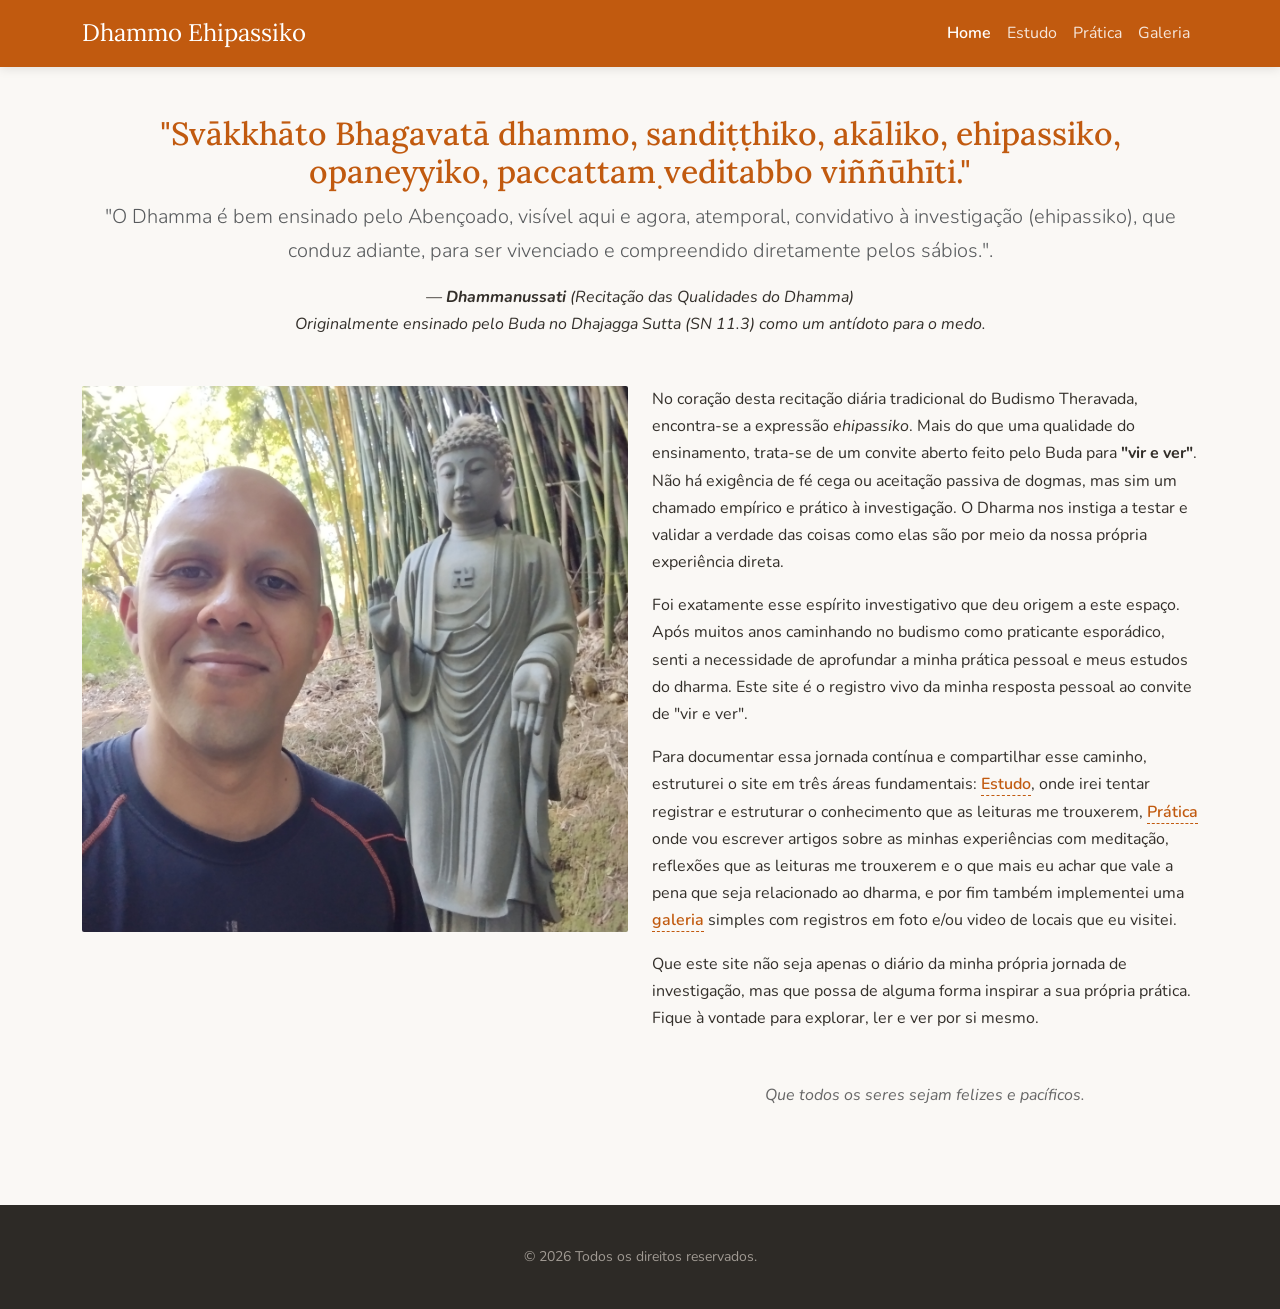
==== index.html @ 0d113603 "first commit" ====
<!DOCTYPE html>
<html lang="pt-BR">
<head>
    <meta charset="UTF-8">
    <meta name="viewport" content="width=device-width, initial-scale=1.0">
    <title>Dhammo Ehipassiko</title>
    <link href="https://fonts.googleapis.com/css2?family=Lora:ital,wght@0,400;0,600;1,400&family=Nunito:wght@300;400;600&display=swap" rel="stylesheet">
    <link href="https://cdn.jsdelivr.net/npm/bootstrap@5.3.0/dist/css/bootstrap.min.css" rel="stylesheet">
    <link rel="stylesheet" href="style.css">
</head>
<body>

    <nav class="navbar navbar-expand-lg navbar-dark custom-navbar sticky-top">
        <div class="container">
            <a class="navbar-brand font-serif" href="#/home">Dhammo Ehipassiko</a>
            <button class="navbar-toggler" type="button" data-bs-toggle="collapse" data-bs-toggle="collapse" data-bs-target="#navbarNav">
                <span class="navbar-toggler-icon"></span>
            </button>
            <div class="collapse navbar-collapse" id="navbarNav">
                <ul class="navbar-nav ms-auto font-sans">
                    <li class="nav-item"><a class="nav-link" href="#/home">Home</a></li>
                    <li class="nav-item"><a class="nav-link" href="#/estudo">Estudo</a></li>
                    <li class="nav-item"><a class="nav-link" href="#/pratica">Prática</a></li>
                    <li class="nav-item"><a class="nav-link" href="#/galeria">Galeria</a></li>
                    <!-- <li class="nav-item"><a class="nav-link" href="#/sobre">Sobre Mim</a></li> -->
                </ul>
            </div>
        </div>
    </nav>

    <main class="container my-5" id="app-root">
        
        <section id="page-home" class="page-view d-none">
            <div class="text-center mb-5 fade-in">
                <h2 class="font-serif text-ochre">
                    <div class="pali-text">"Svākkhāto Bhagavatā dhammo, sandiṭṭhiko, akāliko, ehipassiko, opaneyyiko, paccattaṃ veditabbo viññūhīti."</div>
                </h2>
                <p class="lead text-muted">"O Dhamma é bem ensinado pelo Abençoado, visível aqui e agora, atemporal, convidativo à investigação (ehipassiko), que conduz adiante, para ser vivenciado e compreendido diretamente pelos sábios.".</p>
                <cite class="quote-source">— <strong>Dhammanussati</strong> (Recitação das Qualidades do Dhamma)</br>Originalmente ensinado pelo Buda no <em>Dhajagga Sutta (SN 11.3)</em> como um antídoto para o medo.</cite>
            </div>
            <div class="row">

                <div class="col-md-6 mb-4">
                    <img src="artigos/imagens/home.jpg" alt="Imagem home." class="img-fluid gallery-img">

                    
                </div>
                <div class="col-md-6">
                    
                    <p>No coração desta recitação diária tradicional do Budismo Theravada, encontra-se a expressão <em>ehipassiko</em>. Mais do que uma qualidade do ensinamento, trata-se de um convite aberto feito pelo Buda para <strong>"vir e ver"</strong>. Não há exigência de fé cega ou aceitação passiva de dogmas, mas sim um chamado empírico e prático à investigação. O Dharma nos instiga a testar e validar a verdade das coisas como elas são por meio da nossa própria experiência direta.</p>

                    <p>Foi exatamente esse espírito investigativo que deu origem a este espaço. Após muitos anos caminhando no budismo como praticante esporádico, senti a necessidade de aprofundar a minha prática pessoal e meus estudos do dharma. Este site é o registro vivo da minha resposta pessoal ao convite de "vir e ver".</p>

                    <p>Para documentar essa jornada contínua e compartilhar esse caminho, estruturei o site em três áreas fundamentais: <a href="#/estudo" class="custom-link">Estudo</a>, onde irei tentar registrar e estruturar o conhecimento que as leituras me trouxerem, <a href="#/pratica" class="custom-link">Prática</a> onde vou escrever artigos sobre as minhas experiências com meditação, reflexões que as leituras me trouxerem e o que mais eu achar que vale a pena que seja relacionado ao dharma, e por fim também implementei uma <a href="#/galeria" class="custom-link">galeria</a> simples com registros em foto e/ou video de locais que eu visitei.  </p></p>

                    <p>Que este site não seja apenas o diário da minha própria jornada de investigação, mas que possa de alguma forma inspirar a sua própria prática. Fique à vontade para explorar, ler e ver por si mesmo.</p>

                    <p class="blessing">Que todos os seres sejam felizes e pacíficos.</p>
                    <!--
                    <div class="ratio ratio-16x9 shadow-sm rounded overflow-hidden">
                        <iframe src="https://www.youtube.com/embed/dQw4w9WgXcQ" allowfullscreen></iframe>
                    </div>
                    -->
                </div>
            </div>
        </section>

        <section id="page-estudo" class="page-view d-none">
            <div class="text-center mb-5 fade-in">
                <h2 class="font-serif text-ochre">Estudando o Dhamma</h2>
                <p class="text-muted">A investigação direta dos ensinamentos.</p>
            </div>

            <div class="accordion fade-in" id="accordionEstudo">
                
                <div class="accordion-item">
                    <h2 class="accordion-header">
                        <button class="accordion-button collapsed" type="button" data-bs-toggle="collapse" data-bs-target="#collapseOne">
                            Budismo
                        </button>
                    </h2>
                    <div id="collapseOne" class="accordion-collapse collapse" data-bs-parent="#accordionEstudo">
                        <div class="accordion-body">
                           <p>[Em construção...]   </p>    
                        </div>
                    </div>
                </div>

                <div class="accordion-item">
                    <h2 class="accordion-header">
                        <button class="accordion-button collapsed" type="button" data-bs-toggle="collapse" data-bs-target="#collapseTwo">
                            A História de Buda
                        </button>
                    </h2>
                    <div id="collapseTwo" class="accordion-collapse collapse" data-bs-parent="#accordionEstudo">
                        <div class="accordion-body">
                            <p>[Em construção...]   </p>
                            
                            <div class="historical-box">
                                <h5>Historicamente:</h5>
                                <p>[Em construção...]   </p>
                                <a href="#" target="_blank">Fonte</a>
                            </div>
                        </div>
                    </div>
                </div>

                <div class="accordion-item">
                    <h2 class="accordion-header">
                        <button class="accordion-button collapsed" type="button" data-bs-toggle="collapse" data-bs-target="#collapseThree">
                            Tradições Budistas e suas Origens
                        </button>
                    </h2>
                    <div id="collapseThree" class="accordion-collapse collapse" data-bs-parent="#accordionEstudo">
                        <div class="accordion-body">
                            <p>[Em construção...]   </p>
                            
                            <div class="historical-box">
                                <h5>Historicamente:</h5>
                                <p><p>[Em construção...]   </p>
                                <a href="#" target="_blank">Fonte</a>
                            </div>
                        </div>
                    </div>
                </div>

                <div class="accordion-item">
                    <h2 class="accordion-header">
                        <button class="accordion-button collapsed" type="button" data-bs-toggle="collapse" data-bs-target="#collapseFour">
                            O Tipitaka
                        </button>
                    </h2>
                    <div id="collapseFour" class="accordion-collapse collapse" data-bs-parent="#accordionEstudo">
                        <div class="accordion-body">
                            <p>O Cânone Pali ou Tipitaka é dividido em três "cestos":</p>
                            <ul>
                                <li><strong>Vinaya Pitaka:</strong> Regras de conduta para monges e monjas.</li>
                                <li><strong>Sutta Pitaka:</strong> Os discursos e ensinamentos de Buda.</li>
                                <li><strong>Abhidhamma Pitaka:</strong> Análise profunda da psicologia e filosofia.</li>
                            </ul>
                        </div>
                    </div>
                </div>

                <div class="accordion-item">
                    <h2 class="accordion-header">
                        <button class="accordion-button collapsed" type="button" data-bs-toggle="collapse" data-bs-target="#collapseFive">
                            Datas Importantes no Budismo
                        </button>
                    </h2>
                    <div id="collapseFive" class="accordion-collapse collapse" data-bs-parent="#accordionEstudo">
                        <div class="accordion-body">
                            <p>[Em construção...]   </p>
                            
                            <div class="historical-box">
                                <h5>Historicamente:</h5>
                                <p><p>[Em construção...]   </p>
                                <a href="#" target="_blank">Fonte</a>
                            </div>
                        </div>
                    </div>
                </div>

            </div>
        </section>

        <section id="page-pratica" class="page-view d-none">
            <div class="text-center mb-4 fade-in">
                <h2 class="font-serif text-ochre">Prática</h2>
                <p>Anotações e reflexões vindas das minhas leituras ou práticas diárias.</p>
            </div>
            
            <div class="row">
                <div class="col-md-4 mb-4">
                    <div class="article-list-container shadow-sm rounded p-3 bg-white">
                        <h5 class="font-serif mb-3 border-bottom pb-2">Últimos Artigos</h5>
                        <div id="article-list" class="d-flex flex-column gap-2">
                            <div class="spinner-border text-warning mx-auto" role="status"></div>
                        </div>
                    </div>
                </div>
                
                <div class="col-md-8">
                    <div id="article-content" class="bg-white p-4 rounded shadow-sm min-vh-50">
                        <p class="text-muted text-center mt-5">Selecione um artigo na lista ao lado para ler.</p>
                    </div>
                </div>
                
                
            </div>
        </section>

        <section id="page-galeria" class="page-view d-none">
            <h2 class="font-serif text-ochre text-center mb-4 fade-in">Galeria</h2>
            
            <div class="row g-1 fade-in">

                <div class="col-4">
                    <img src="artigos/imagens/galeria/zulai6.jpg" alt="Templo Zulai." class="img-fluid gallery-img cursor-pointer" data-bs-toggle="modal" data-bs-target="#mediaModal" data-desc="22/03/2026 Templo Zulai.">
                </div>
                <div class="col-4">
                    <img src="artigos/imagens/galeria/zulai5.jpg" alt="Templo Zulai." class="img-fluid gallery-img cursor-pointer" data-bs-toggle="modal" data-bs-target="#mediaModal" data-desc="22/03/2026 Templo Zulai.">
                </div>
                <div class="col-4">
                    <div class="video-thumbnail cursor-pointer" 
                        data-bs-toggle="modal" 
                        data-bs-target="#mediaModal" 
                        data-type="local-video" 
                        data-video-src="artigos/imagens/galeria/zulai4.mp4" 
                        data-desc="22/03/2026 Templo Zulai.">
                        
                        <!-- A foto que aparece na grade -->
                        <img src="artigos/imagens/galeria/zulai4.png" alt="Templo Zulai." class="img-fluid gallery-img">
                        
                        <!-- O Ícone de Play -->
                        <div class="play-overlay">
                            <svg viewBox="0 0 24 24" fill="white" width="40px" height="40px"><path d="M8 5v14l11-7z"/></svg>
                        </div>
                    </div>
                </div>
                <div class="col-4">
                    <img src="artigos/imagens/galeria/enkoji.jpeg" alt="Templo Enkoji." class="img-fluid gallery-img cursor-pointer" data-bs-toggle="modal" data-bs-target="#mediaModal" data-desc="30/08/2025 Templo Enkoji.">
                </div>
                <div class="col-4">
                    <div class="video-thumbnail cursor-pointer" 
                        data-bs-toggle="modal" 
                        data-bs-target="#mediaModal" 
                        data-type="local-video" 
                        data-video-src="artigos/imagens/galeria/kinkaku-ji2.mp4" 
                        data-desc="30/08/2025 Kinkaku-ji.">
                        
                        <!-- A foto que aparece na grade -->
                        <img src="artigos/imagens/galeria/kinkaku-ji2.jpeg" alt="Kinkaku-ji." class="img-fluid gallery-img">
                        
                        <!-- O Ícone de Play -->
                        <div class="play-overlay">
                            <svg viewBox="0 0 24 24" fill="white" width="40px" height="40px"><path d="M8 5v14l11-7z"/></svg>
                        </div>
                    </div>
                </div>
                <div class="col-4">
                    <div class="video-thumbnail cursor-pointer" 
                        data-bs-toggle="modal" 
                        data-bs-target="#mediaModal" 
                        data-type="local-video" 
                        data-video-src="artigos/imagens/galeria/kinkaku-ji1.mp4" 
                        data-desc="30/08/2025 Kinkaku-ji.">
                        
                        <!-- A foto que aparece na grade -->
                        <img src="artigos/imagens/galeria/kinkaku-ji1.jpg" alt="Kinkaku-ji." class="img-fluid gallery-img">
                        
                        <!-- O Ícone de Play -->
                        <div class="play-overlay">
                            <svg viewBox="0 0 24 24" fill="white" width="40px" height="40px"><path d="M8 5v14l11-7z"/></svg>
                        </div>
                    </div>
                </div>
                <div class="col-4">
                    <img src="artigos/imagens/galeria/lp3.png" loading="lazy" alt="Luang Po Piak" class="img-fluid gallery-img cursor-pointer" data-bs-toggle="modal" data-bs-target="#mediaModal" data-desc="20/11/2022 Casa de Dharma: Ensinamento com Luang Pó Piak e Ajahn Mudito.">
                </div>
                <div class="col-4">
                    <img src="artigos/imagens/galeria/lp2.png" loading="lazy" alt="Casa de Dharma" class="img-fluid gallery-img cursor-pointer" data-bs-toggle="modal" data-bs-target="#mediaModal" data-desc="20/11/2022 Casa de Dharma: Ensinamento com Luang Pó Piak e Ajahn Mudito.">
                </div>
                <div class="col-4">
                    <img src="artigos/imagens/galeria/lp1.png" loading="lazy" alt="Meditação" class="img-fluid gallery-img cursor-pointer" data-bs-toggle="modal" data-bs-target="#mediaModal" data-desc="20/11/2022 Casa de Dharma: Ensinamento com Luang Pó Piak e Ajahn Mudito.">
                </div>
                <div class="col-4">
                    <img src="artigos/imagens/galeria/odsalLing2.jpeg" loading="lazy" alt="Templo Odsal Ling -Bhavachakra" class="img-fluid gallery-img cursor-pointer" data-bs-toggle="modal" data-bs-target="#mediaModal" data-desc="24/07/2022 Templo Odsal Ling: Bhavachakra.">
                </div>
                <div class="col-4">
                    <div class="video-thumbnail cursor-pointer" 
                        data-bs-toggle="modal" 
                        data-bs-target="#mediaModal" 
                        data-type="local-video" 
                        data-video-src="artigos/imagens/galeria/odsalLing1.mp4" 
                        data-desc="24/07/2022 Templo Odsal Ling.">
                        
                        <!-- A foto que aparece na grade -->
                        <img src="artigos/imagens/galeria/odsalLing1.jpg" loading="lazy" alt="Templo Odsal Ling." class="img-fluid gallery-img">
                        
                        <!-- O Ícone de Play -->
                        <div class="play-overlay">
                            <svg viewBox="0 0 24 24" fill="white" width="40px" height="40px"><path d="M8 5v14l11-7z"/></svg>
                        </div>
                    </div>
                </div>
                <div class="col-4">
                    <img src="artigos/imagens/galeria/rinpoche2022.png" loading="lazy" alt="Rinpoche 2022" class="img-fluid gallery-img cursor-pointer" data-bs-toggle="modal" data-bs-target="#mediaModal" data-desc="03/07/2022: ensinamento com Yongey Mingyur Rinpoche no Brasil. Screenshot: youtube.">
                </div>
                <div class="col-4">
                    <img src="artigos/imagens/galeria/zulai3.jpeg" loading="lazy" alt="Templo Zulai" class="img-fluid gallery-img cursor-pointer" data-bs-toggle="modal" data-bs-target="#mediaModal" data-desc="03/06/2022 Templo Zulai.">
                </div>
                <div class="col-4">
                    <div class="video-thumbnail cursor-pointer" 
                        data-bs-toggle="modal" 
                        data-bs-target="#mediaModal" 
                        data-type="local-video" 
                        data-video-src="artigos/imagens/galeria/zulai2.mp4" 
                        data-desc="03/06/2022 Templo Zulai.">
                        
                        <!-- A foto que aparece na grade -->
                        <img src="artigos/imagens/galeria/zulai2.jpeg" loading="lazy" alt="Templo Zulai" class="img-fluid gallery-img">
                        
                        <!-- O Ícone de Play -->
                        <div class="play-overlay">
                            <svg viewBox="0 0 24 24" fill="white" width="40px" height="40px"><path d="M8 5v14l11-7z"/></svg>
                        </div>
                    </div>
                </div>
                <div class="col-4">
                    <div class="video-thumbnail cursor-pointer" 
                        data-bs-toggle="modal" 
                        data-bs-target="#mediaModal" 
                        data-type="local-video" 
                        data-video-src="artigos/imagens/galeria/zulai1.mp4" 
                        data-desc="03/06/2022 Templo Zulai.">
                        
                        <!-- A foto que aparece na grade -->
                        <img src="artigos/imagens/galeria/zulai1.jpeg" loading="lazy" alt="Templo Zulai" class="img-fluid gallery-img">
                        
                        <!-- O Ícone de Play -->
                        <div class="play-overlay">
                            <svg viewBox="0 0 24 24" fill="white" width="40px" height="40px"><path d="M8 5v14l11-7z"/></svg>
                        </div>
                    </div>
                </div>
                <div class="col-4">
                    <img src="artigos/imagens/galeria/miroku3.jpeg" loading="lazy" alt="Hinode Kannon" class="img-fluid gallery-img cursor-pointer" data-bs-toggle="modal" data-bs-target="#mediaModal" data-desc="19/09/2021 Torre Miroku. Foto: Hinode Kannon.">
                </div>
                <div class="col-4">
                    <img src="artigos/imagens/galeria/miroku2.jpeg" loading="lazy" alt="Kinryu" class="img-fluid gallery-img cursor-pointer" data-bs-toggle="modal" data-bs-target="#mediaModal" data-desc="19/09/2021 Torre Miroku. Foto: Kinryu.">
                </div>
                <div class="col-4">
                    <div class="video-thumbnail cursor-pointer" 
                        data-bs-toggle="modal" 
                        data-bs-target="#mediaModal" 
                        data-type="local-video" 
                        data-video-src="artigos/imagens/galeria/miroku.mp4" 
                        data-desc="19/09/2021 Torre Miroku: Espaço de contemplação à paz, ao belo e à arte.">
                        
                        <!-- A foto que aparece na grade -->
                        <img src="artigos/imagens/galeria/miroku1.jpeg" loading="lazy" alt="Torre Miroku" class="img-fluid gallery-img">
                        
                        <!-- O Ícone de Play -->
                        <div class="play-overlay">
                            <svg viewBox="0 0 24 24" fill="white" width="40px" height="40px"><path d="M8 5v14l11-7z"/></svg>
                        </div>
                    </div>
                </div>
            </div>
        </section>

        
        <!--
        <section id="page-sobre" class="page-view d-none">
            <div class="row justify-content-center fade-in">
                <div class="col-md-8 text-center">
                    <h2 class="font-serif text-ochre mb-4">Sobre Mim</h2>
                    <p>Olá! Em breve...</p>
                    <div class="ratio ratio-16x9 mt-4 shadow-sm rounded overflow-hidden">
                        <iframe src="https://www.youtube.com/embed/dQw4w9WgXcQ" allowfullscreen></iframe>
                    </div>
                </div>
            </div>
        </section>
        -->

    </main>

    <!-- Modal de Mídia (Fotos e Vídeos) -->
        <div class="modal fade" id="mediaModal" tabindex="-1" aria-hidden="true">
            <div class="modal-dialog modal-lg modal-dialog-centered">
                <div class="modal-content bg-dark border-0">
                    <div class="modal-body p-0 position-relative">
                        <button type="button" class="btn-close btn-close-white position-absolute top-0 end-0 m-3 z-3" data-bs-dismiss="modal" aria-label="Close"></button>
                        
                        <!-- AQUI ENTRA A FOTO -->
                        <div class="watermark-wrapper" id="modalImageContainer">
                            <img id="modalImage" src="" class="img-fluid w-100 rounded-top" alt="Imagem ampliada">
                        </div>

                        <!-- AQUI ENTRA O VÍDEO (Escondido por padrão) -->
                        <div class="d-none" id="modalVideoContainer">
                            <video id="modalVideo" class="w-100 rounded-top" controls controlsList="nodownload disablePictureInPicture">
                                Seu navegador não suporta a reprodução de vídeos.
                            </video>
                        </div>
                        
                        <div class="p-3 bg-dark text-light rounded-bottom text-center font-sans">
                            <p id="modalDescription" class="mb-0"></p>
                        </div>
                    </div>
                </div>
            </div>
        </div>
     <footer class="font-sans">
            <div class="container text-center">
                <p class="small mb-0">© <span id="current-year"></span> Todos os direitos reservados.</p>
            </div>
    </footer>
    <script src="https://cdn.jsdelivr.net/npm/bootstrap@5.3.0/dist/js/bootstrap.bundle.min.js"></script>
    <script src="app.js"></script>
</body>
</html>
---- style.css ----
:root {
    --color-ochre: #C15A0F; /* Cor do manto do monge */
    --color-ochre-dark: #9A460A;
    --color-bg: #FAF8F5; /* Areia/Papel suave */
    --color-text: #332F2A; /* Menos agressivo que o preto puro */
    --color-gold: #D4AF37;
}

body {
    background-color: var(--color-bg);
    color: var(--color-text);
    font-family: 'Nunito', sans-serif;
    line-height: 1.7;
}

.font-serif {
    font-family: 'Lora', serif;
}

.font-sans {
    font-family: 'Nunito', sans-serif;
}

.text-ochre {
    color: var(--color-ochre);
}

/* Navbar Personalizada */
.custom-navbar {
    background-color: var(--color-ochre);
    box-shadow: 0 2px 10px rgba(0,0,0,0.1);
}

.custom-navbar .navbar-brand {
    font-size: 1.5rem;
    color: #fff;
}

.custom-navbar .nav-link {
    color: rgba(255, 255, 255, 0.85);
    transition: color 0.3s ease;
}

.custom-navbar .nav-link:hover, .custom-navbar .nav-link.active {
    color: #fff;
    font-weight: 600;
}

/* Links no meio do texto */
.custom-link {
    color: var(--color-ochre);
    text-decoration: none;
    font-weight: 600;
    transition: all 0.3s;
    border-bottom: 1px dashed var(--color-ochre);
}

.custom-link:hover {
    color: var(--color-ochre-dark);
    border-bottom-style: solid;
}

/* Animações e UX Smooth */
.fade-in {
    animation: fadeIn 0.6s cubic-bezier(0.25, 0.46, 0.45, 0.94) forwards;
}

@keyframes fadeIn {
    from { opacity: 0; transform: translateY(15px); }
    to { opacity: 1; transform: translateY(0); }
}

.sutta-quote {
    background-color: var(--cor-citacao);
    border-left: 5px solid var(--cor-destaque);
    padding: 30px 40px;
    margin: 0 0 50px 0;
    border-radius: 0 8px 8px 0;
    box-shadow: 0 4px 10px rgba(0,0,0,0.03);
}

.sutta-quote .pali-text {
    font-size: 1.1em;
    font-style: italic;
    color: #5c4033;
    margin-bottom: 15px;
    font-weight: 600;
}

.sutta-quote .translation {
    font-size: 1.1em;
    color: #444;
    margin-bottom: 20px;
}

.sutta-quote .quote-source {
    display: block;
    text-align: right;
    font-size: 0.9em;
    color: #777;
    font-style: normal;
}

.sutta-quote .quote-source strong {
    color: #333;
}


.site-sections li {
    background: #ffffff;
    padding: 20px 25px;
    margin-bottom: 20px;
    border-left: 3px solid #95a5a6;
    border-radius: 6px;
    box-shadow: 0 2px 5px rgba(0,0,0,0.04);
}

.site-sections .section-title {
    font-weight: bold;
    color: var(--cor-destaque);
    font-size: 1.2em;
    text-transform: uppercase;
    letter-spacing: 1px;
    display: block;
    margin-bottom: 8px;
}

.blessing {
    text-align: center;
    font-style: italic;
    margin-top: 50px;
    color: #666;
}















/* Lista de Artigos da página Prática */
.article-list-container {
    height: 400px;
    overflow-y: auto;
    border-top: 4px solid var(--color-ochre);
}

/* Scrollbar personalizada para a lista */
.article-list-container::-webkit-scrollbar {
    width: 6px;
}
.article-list-container::-webkit-scrollbar-track {
    background: #f1f1f1; 
}
.article-list-container::-webkit-scrollbar-thumb {
    background: var(--color-ochre); 
    border-radius: 4px;
}

.article-btn {
    text-align: left;
    background: none;
    border: none;
    padding: 10px;
    border-radius: 6px;
    transition: all 0.2s;
    font-weight: 600;
    color: var(--color-text);
}

.article-btn:hover, .article-btn.active {
    background-color: rgba(193, 90, 15, 0.1);
    color: var(--color-ochre-dark);
}

/* Galeria */
.cursor-pointer {
    cursor: pointer;
}

.gallery-img {
    aspect-ratio: 1 / 1; /* Força o formato quadrado estilo Instagram */
    object-fit: cover;   /* Garante que a imagem preencha o quadrado sem distorcer */
    width: 100%;         /* Ocupa toda a largura da coluna */
    border-radius: 2px;  /* Bordas levemente arredondadas, opcional */
    transition: filter 0.3s ease;
}

.gallery-img:hover {
    filter: brightness(0.85); /* Efeito de escurecer levemente ao passar o mouse */
}

/* Proteção contra download */
.gallery-img, #modalImage {
    -webkit-user-drag: none;       /* Impede de arrastar a imagem com o mouse */
    user-select: none;             /* Impede a seleção do elemento */
    -moz-user-select: none;
    -webkit-touch-callout: none;   /* Bloqueia o menu "Salvar Imagem" ao pressionar e segurar em celulares */
}

/* Container da marca d'água */
.watermark-wrapper {
    position: relative; /* Define o limite para a marca d'água não vazar */
    display: block;
    width: 100%;
    height: 100%;
}

/* A marca d'água em si */
.watermark-wrapper::after {
    content: "Source: DhammoEhipassiko.com"; /* O texto da sua marca */
    position: absolute;
    bottom: 8px; /* Distância do fundo */
    right: 10px; /* Distância da direita */
    
    /* Estética: Fonte do site e cor branca com 50% de transparência */
    font-family: 'Lora', serif;
    font-size: 0.9rem;
    color: rgba(255, 255, 255, 0.9); 
    text-shadow: 1px 1px 2px rgba(0, 0, 0, 0.6); /* Sombra para garantir leitura em fotos claras */
    
    /* Regras de proteção e UX */
    pointer-events: none; /* CRÍTICO: Permite que o clique "atravesse" o texto e abra o modal */
    user-select: none;    /* Impede que o usuário selecione o texto da marca d'água */
    z-index: 5;
}

/* Container do vídeo na galeria */
.video-thumbnail {
    position: relative;
    display: block; /* Garante que a caixa ocupe o espaço correto */
    width: 100%;
    height: 100%;
}

/* Camada escura e botão de play por cima da miniatura */
.play-overlay {
    position: absolute;
    top: 0;
    left: 0;
    width: 100%;
    height: 100%;
    background-color: rgba(0, 0, 0, 0.1); /* Escurece a foto para o Play destacar */
    display: flex;
    justify-content: center;
    align-items: center;
    transition: background-color 0.3s ease;
    border-radius: 2px;
    z-index: 10; /* CRÍTICO: Força o botão a ficar POR CIMA da foto */
    pointer-events: none; /* CRÍTICO: Permite que o clique atravesse a camada e abra o modal */
}

/* Sombrinha no ícone de play para dar um visual mais profissional */
.play-overlay svg {
    filter: drop-shadow(0px 4px 6px rgba(0, 0, 0, 0.5));
    transition: transform 0.2s ease;
}

/* Efeito ao passar o mouse ou clicar */
.video-thumbnail:hover .play-overlay {
    background-color: rgba(0, 0, 0, 0.1); /* Clareia o fundo */
}

.video-thumbnail:hover .play-overlay svg {
    transform: scale(1.1); /* Dá um leve zoom no ícone de play */
}


/* Caixa de Fatos Históricos */
.historical-box {
    background-color: #E9E4D9; /* Um tom de cinza quente/papiro */
    border-left: 5px solid #8B4513; /* Marrom couro */
    padding: 20px;
    margin: 20px 0;
    border-radius: 4px;
    font-size: 0.95rem;
}

.historical-box h5 {
    font-family: 'Lora', serif;
    font-variant: small-caps;
    color: #5D2E0A;
    margin-bottom: 10px;
}

.historical-box a {
    color: var(--color-ochre);
    text-decoration: underline;
}

/* Accordion Customizado (Estudo) */
.accordion-item {
    background-color: transparent;
    border: none;
    border-bottom: 1px solid rgba(193, 90, 15, 0.2);
}

.accordion-button {
    background-color: transparent;
    color: var(--color-text);
    font-family: 'Lora', serif;
    font-size: 1.25rem;
    padding: 20px 10px;
    box-shadow: none !important;
}

.accordion-button:not(.collapsed) {
    background-color: transparent;
    color: var(--color-ochre);
}

.accordion-button::after {
    filter: sepia(100%) saturate(1000%) hue-rotate(340deg); /* Faz a setinha ficar ocre */
}

/* Footer */
footer {
    background-color: #2D2A26;
    color: #A09A93;
    padding: 40px 0;
    margin-top: 80px;
}
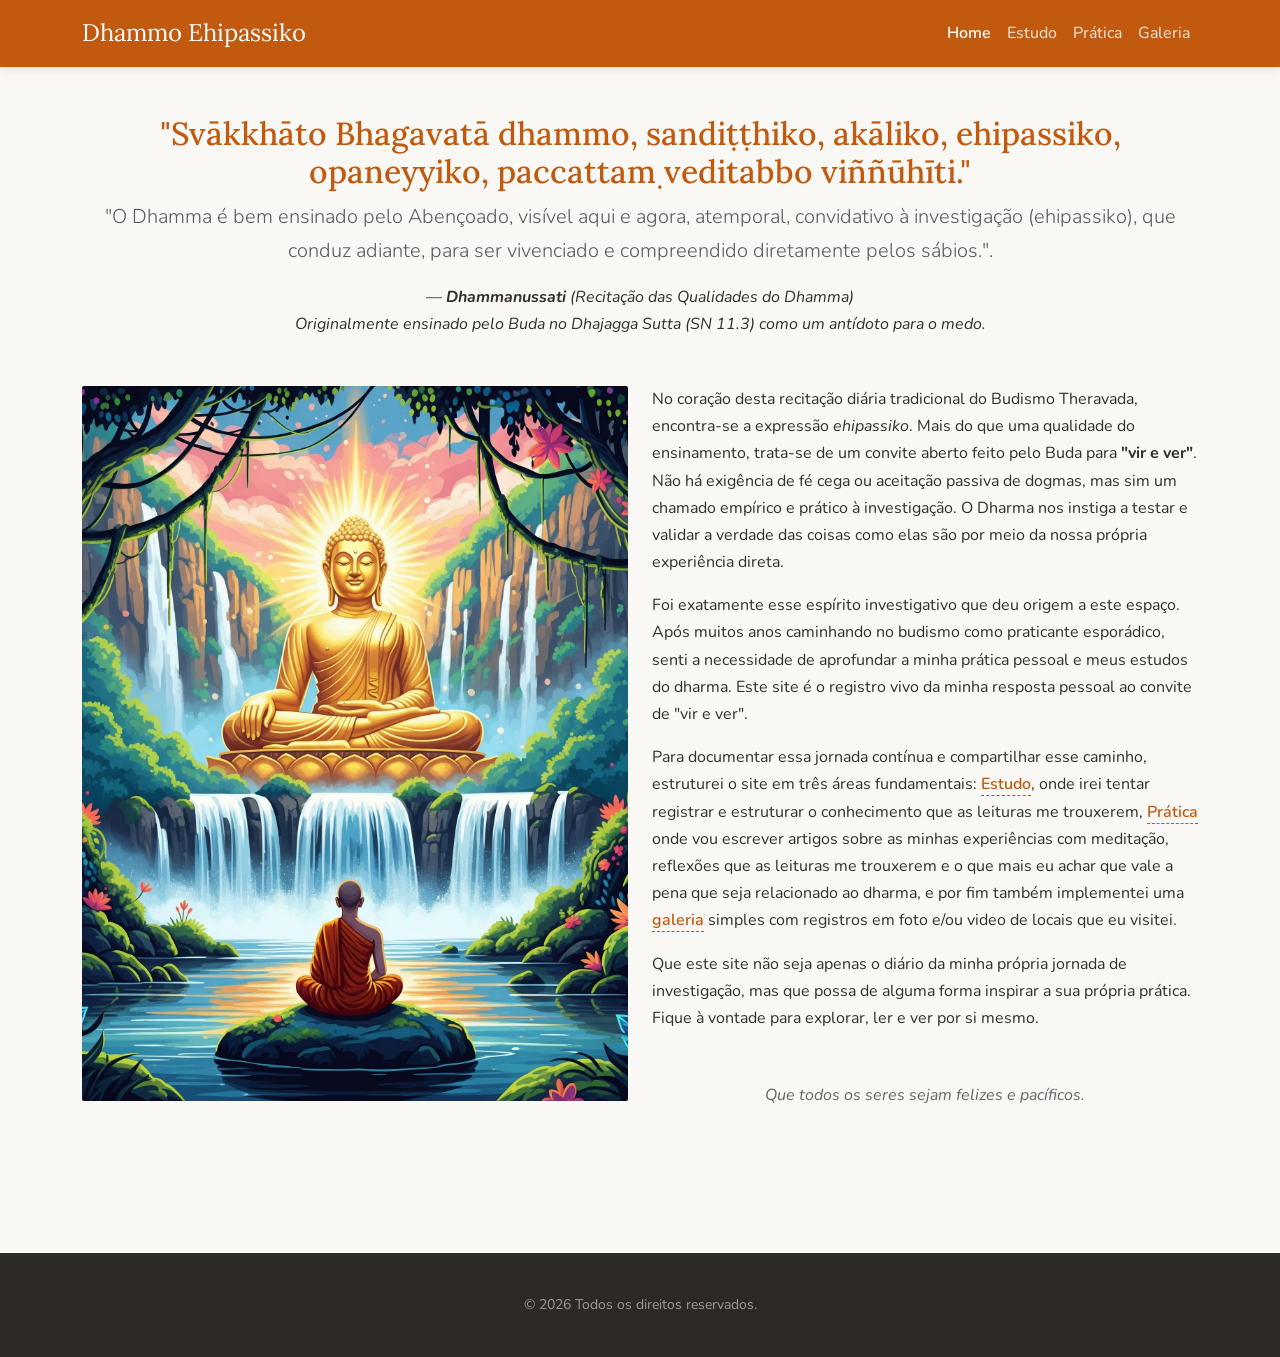
==== commit 27ac8172: "corrige galeria, corrige footer" ====
--- a/index.html
+++ b/index.html
@@ -41,7 +41,7 @@
             <div class="row">
 
                 <div class="col-md-6 mb-4">
-                    <img src="artigos/imagens/home.jpg" alt="Imagem home." class="img-fluid gallery-img">
+                    <img src="artigos/imagens/placeholder.jpeg" alt="Imagem home." class="img-fluid gallery-img">
 
                     
                 </div>
@@ -67,8 +67,7 @@
 
         <section id="page-estudo" class="page-view d-none">
             <div class="text-center mb-5 fade-in">
-                <h2 class="font-serif text-ochre">Estudando o Dhamma</h2>
-                <p class="text-muted">A investigação direta dos ensinamentos.</p>
+                <h2 class="font-serif text-ochre">Estudo</h2>
             </div>
 
             <div class="accordion fade-in" id="accordionEstudo">
@@ -167,7 +166,6 @@
         <section id="page-pratica" class="page-view d-none">
             <div class="text-center mb-4 fade-in">
                 <h2 class="font-serif text-ochre">Prática</h2>
-                <p>Anotações e reflexões vindas das minhas leituras ou práticas diárias.</p>
             </div>
             
             <div class="row">
@@ -219,7 +217,7 @@
                     </div>
                 </div>
                 <div class="col-4">
-                    <img src="artigos/imagens/galeria/enkoji.jpeg" alt="Templo Enkoji." class="img-fluid gallery-img cursor-pointer" data-bs-toggle="modal" data-bs-target="#mediaModal" data-desc="30/08/2025 Templo Enkoji.">
+                    <img src="artigos/imagens/galeria/enkoji.jpg" alt="Templo Enkoji." class="img-fluid gallery-img cursor-pointer" data-bs-toggle="modal" data-bs-target="#mediaModal" data-desc="30/08/2025 Templo Enkoji.">
                 </div>
                 <div class="col-4">
                     <div class="video-thumbnail cursor-pointer" 
@@ -230,7 +228,7 @@
                         data-desc="30/08/2025 Kinkaku-ji.">
                         
                         <!-- A foto que aparece na grade -->
-                        <img src="artigos/imagens/galeria/kinkaku-ji2.jpeg" alt="Kinkaku-ji." class="img-fluid gallery-img">
+                        <img src="artigos/imagens/galeria/kinkaku-ji2.jpg" alt="Kinkaku-ji." class="img-fluid gallery-img">
                         
                         <!-- O Ícone de Play -->
                         <div class="play-overlay">
@@ -265,7 +263,7 @@
                     <img src="artigos/imagens/galeria/lp1.png" loading="lazy" alt="Meditação" class="img-fluid gallery-img cursor-pointer" data-bs-toggle="modal" data-bs-target="#mediaModal" data-desc="20/11/2022 Casa de Dharma: Ensinamento com Luang Pó Piak e Ajahn Mudito.">
                 </div>
                 <div class="col-4">
-                    <img src="artigos/imagens/galeria/odsalLing2.jpeg" loading="lazy" alt="Templo Odsal Ling -Bhavachakra" class="img-fluid gallery-img cursor-pointer" data-bs-toggle="modal" data-bs-target="#mediaModal" data-desc="24/07/2022 Templo Odsal Ling: Bhavachakra.">
+                    <img src="artigos/imagens/galeria/odsalLing2.jpg" loading="lazy" alt="Templo Odsal Ling -Bhavachakra" class="img-fluid gallery-img cursor-pointer" data-bs-toggle="modal" data-bs-target="#mediaModal" data-desc="24/07/2022 Templo Odsal Ling: Bhavachakra.">
                 </div>
                 <div class="col-4">
                     <div class="video-thumbnail cursor-pointer" 
@@ -285,10 +283,10 @@
                     </div>
                 </div>
                 <div class="col-4">
-                    <img src="artigos/imagens/galeria/rinpoche2022.png" loading="lazy" alt="Rinpoche 2022" class="img-fluid gallery-img cursor-pointer" data-bs-toggle="modal" data-bs-target="#mediaModal" data-desc="03/07/2022: ensinamento com Yongey Mingyur Rinpoche no Brasil. Screenshot: youtube.">
-                </div>
-                <div class="col-4">
-                    <img src="artigos/imagens/galeria/zulai3.jpeg" loading="lazy" alt="Templo Zulai" class="img-fluid gallery-img cursor-pointer" data-bs-toggle="modal" data-bs-target="#mediaModal" data-desc="03/06/2022 Templo Zulai.">
+                    <img src="artigos/imagens/galeria/rinpoche2022.png" loading="lazy" alt="Rinpoche 2022" class="img-fluid gallery-img cursor-pointer" data-bs-toggle="modal" data-bs-target="#mediaModal" data-desc="03/07/2022: O dia que me filmaram assistindo uma palestra do Yongey Mingyur Rinpoche.">
+                </div>
+                <div class="col-4">
+                    <img src="artigos/imagens/galeria/zulai3.jpg" loading="lazy" alt="Templo Zulai" class="img-fluid gallery-img cursor-pointer" data-bs-toggle="modal" data-bs-target="#mediaModal" data-desc="03/06/2022 Templo Zulai.">
                 </div>
                 <div class="col-4">
                     <div class="video-thumbnail cursor-pointer" 
@@ -299,7 +297,7 @@
                         data-desc="03/06/2022 Templo Zulai.">
                         
                         <!-- A foto que aparece na grade -->
-                        <img src="artigos/imagens/galeria/zulai2.jpeg" loading="lazy" alt="Templo Zulai" class="img-fluid gallery-img">
+                        <img src="artigos/imagens/galeria/zulai2.jpg" loading="lazy" alt="Templo Zulai" class="img-fluid gallery-img">
                         
                         <!-- O Ícone de Play -->
                         <div class="play-overlay">
@@ -316,19 +314,19 @@
                         data-desc="03/06/2022 Templo Zulai.">
                         
                         <!-- A foto que aparece na grade -->
-                        <img src="artigos/imagens/galeria/zulai1.jpeg" loading="lazy" alt="Templo Zulai" class="img-fluid gallery-img">
-                        
-                        <!-- O Ícone de Play -->
-                        <div class="play-overlay">
-                            <svg viewBox="0 0 24 24" fill="white" width="40px" height="40px"><path d="M8 5v14l11-7z"/></svg>
-                        </div>
-                    </div>
-                </div>
-                <div class="col-4">
-                    <img src="artigos/imagens/galeria/miroku3.jpeg" loading="lazy" alt="Hinode Kannon" class="img-fluid gallery-img cursor-pointer" data-bs-toggle="modal" data-bs-target="#mediaModal" data-desc="19/09/2021 Torre Miroku. Foto: Hinode Kannon.">
-                </div>
-                <div class="col-4">
-                    <img src="artigos/imagens/galeria/miroku2.jpeg" loading="lazy" alt="Kinryu" class="img-fluid gallery-img cursor-pointer" data-bs-toggle="modal" data-bs-target="#mediaModal" data-desc="19/09/2021 Torre Miroku. Foto: Kinryu.">
+                        <img src="artigos/imagens/galeria/zulai1.jpg" loading="lazy" alt="Templo Zulai" class="img-fluid gallery-img">
+                        
+                        <!-- O Ícone de Play -->
+                        <div class="play-overlay">
+                            <svg viewBox="0 0 24 24" fill="white" width="40px" height="40px"><path d="M8 5v14l11-7z"/></svg>
+                        </div>
+                    </div>
+                </div>
+                <div class="col-4">
+                    <img src="artigos/imagens/galeria/miroku3.jpg" loading="lazy" alt="Hinode Kannon" class="img-fluid gallery-img cursor-pointer" data-bs-toggle="modal" data-bs-target="#mediaModal" data-desc="19/09/2021 Torre Miroku. Foto: Hinode Kannon.">
+                </div>
+                <div class="col-4">
+                    <img src="artigos/imagens/galeria/miroku2.jpg" loading="lazy" alt="Kinryu" class="img-fluid gallery-img cursor-pointer" data-bs-toggle="modal" data-bs-target="#mediaModal" data-desc="19/09/2021 Torre Miroku. Foto: Kinryu.">
                 </div>
                 <div class="col-4">
                     <div class="video-thumbnail cursor-pointer" 
@@ -339,7 +337,7 @@
                         data-desc="19/09/2021 Torre Miroku: Espaço de contemplação à paz, ao belo e à arte.">
                         
                         <!-- A foto que aparece na grade -->
-                        <img src="artigos/imagens/galeria/miroku1.jpeg" loading="lazy" alt="Torre Miroku" class="img-fluid gallery-img">
+                        <img src="artigos/imagens/galeria/miroku1.jpg" loading="lazy" alt="Torre Miroku" class="img-fluid gallery-img">
                         
                         <!-- O Ícone de Play -->
                         <div class="play-overlay">
--- a/style.css
+++ b/style.css
@@ -1,8 +1,8 @@
 :root {
-    --color-ochre: #C15A0F; /* Cor do manto do monge */
+    --color-ochre: #C15A0F;
     --color-ochre-dark: #9A460A;
-    --color-bg: #FAF8F5; /* Areia/Papel suave */
-    --color-text: #332F2A; /* Menos agressivo que o preto puro */
+    --color-bg: #FAF8F5; 
+    --color-text: #332F2A; 
     --color-gold: #D4AF37;
 }
 
@@ -11,6 +11,13 @@
     color: var(--color-text);
     font-family: 'Nunito', sans-serif;
     line-height: 1.7;
+    display: flex;
+    flex-direction: column;
+    min-height: 100vh; 
+}
+
+main {
+    flex-grow: 1;
 }
 
 .font-serif {
@@ -131,16 +138,6 @@
     margin-top: 50px;
     color: #666;
 }
-
-
-
-
-
-
-
-
-
-
 
 
 
@@ -187,23 +184,25 @@
 }
 
 .gallery-img {
-    aspect-ratio: 1 / 1; /* Força o formato quadrado estilo Instagram */
-    object-fit: cover;   /* Garante que a imagem preencha o quadrado sem distorcer */
-    width: 100%;         /* Ocupa toda a largura da coluna */
-    border-radius: 2px;  /* Bordas levemente arredondadas, opcional */
+    aspect-ratio: 1 / 1 !important;     
+    width: 100% !important;             
+    height: 100% !important;            
+    object-fit: cover !important;       
+    display: block;
+    border-radius: 2px;
     transition: filter 0.3s ease;
 }
 
 .gallery-img:hover {
-    filter: brightness(0.85); /* Efeito de escurecer levemente ao passar o mouse */
+    filter: brightness(0.85); 
 }
 
 /* Proteção contra download */
 .gallery-img, #modalImage {
-    -webkit-user-drag: none;       /* Impede de arrastar a imagem com o mouse */
-    user-select: none;             /* Impede a seleção do elemento */
+    -webkit-user-drag: none;      
+    user-select: none;            
     -moz-user-select: none;
-    -webkit-touch-callout: none;   /* Bloqueia o menu "Salvar Imagem" ao pressionar e segurar em celulares */
+    -webkit-touch-callout: none; 
 }
 
 /* Container da marca d'água */
@@ -214,29 +213,25 @@
     height: 100%;
 }
 
-/* A marca d'água em si */
+
 .watermark-wrapper::after {
-    content: "Source: DhammoEhipassiko.com"; /* O texto da sua marca */
+    content: "Source: DhammoEhipassiko.com"; 
     position: absolute;
-    bottom: 8px; /* Distância do fundo */
-    right: 10px; /* Distância da direita */
-    
-    /* Estética: Fonte do site e cor branca com 50% de transparência */
+    bottom: 8px; 
+    right: 10px; 
     font-family: 'Lora', serif;
     font-size: 0.9rem;
     color: rgba(255, 255, 255, 0.9); 
-    text-shadow: 1px 1px 2px rgba(0, 0, 0, 0.6); /* Sombra para garantir leitura em fotos claras */
-    
-    /* Regras de proteção e UX */
-    pointer-events: none; /* CRÍTICO: Permite que o clique "atravesse" o texto e abra o modal */
-    user-select: none;    /* Impede que o usuário selecione o texto da marca d'água */
+    text-shadow: 1px 1px 2px rgba(0, 0, 0, 0.6); 
+    pointer-events: none; 
+    user-select: none;    
     z-index: 5;
 }
 
 /* Container do vídeo na galeria */
 .video-thumbnail {
     position: relative;
-    display: block; /* Garante que a caixa ocupe o espaço correto */
+    display: block; 
     width: 100%;
     height: 100%;
 }
@@ -258,13 +253,11 @@
     pointer-events: none; /* CRÍTICO: Permite que o clique atravesse a camada e abra o modal */
 }
 
-/* Sombrinha no ícone de play para dar um visual mais profissional */
 .play-overlay svg {
     filter: drop-shadow(0px 4px 6px rgba(0, 0, 0, 0.5));
     transition: transform 0.2s ease;
 }
 
-/* Efeito ao passar o mouse ou clicar */
 .video-thumbnail:hover .play-overlay {
     background-color: rgba(0, 0, 0, 0.1); /* Clareia o fundo */
 }
@@ -274,10 +267,18 @@
 }
 
 
-/* Caixa de Fatos Históricos */
+#modalImage, #modalVideo {
+    max-height: 80vh; 
+    width: 100%;
+    object-fit: contain; 
+    background-color: #212529
+}
+
+
+
 .historical-box {
-    background-color: #E9E4D9; /* Um tom de cinza quente/papiro */
-    border-left: 5px solid #8B4513; /* Marrom couro */
+    background-color: #E9E4D9; 
+    border-left: 5px solid #8B4513;
     padding: 20px;
     margin: 20px 0;
     border-radius: 4px;
@@ -318,7 +319,7 @@
 }
 
 .accordion-button::after {
-    filter: sepia(100%) saturate(1000%) hue-rotate(340deg); /* Faz a setinha ficar ocre */
+    filter: sepia(100%) saturate(1000%) hue-rotate(340deg);
 }
 
 /* Footer */
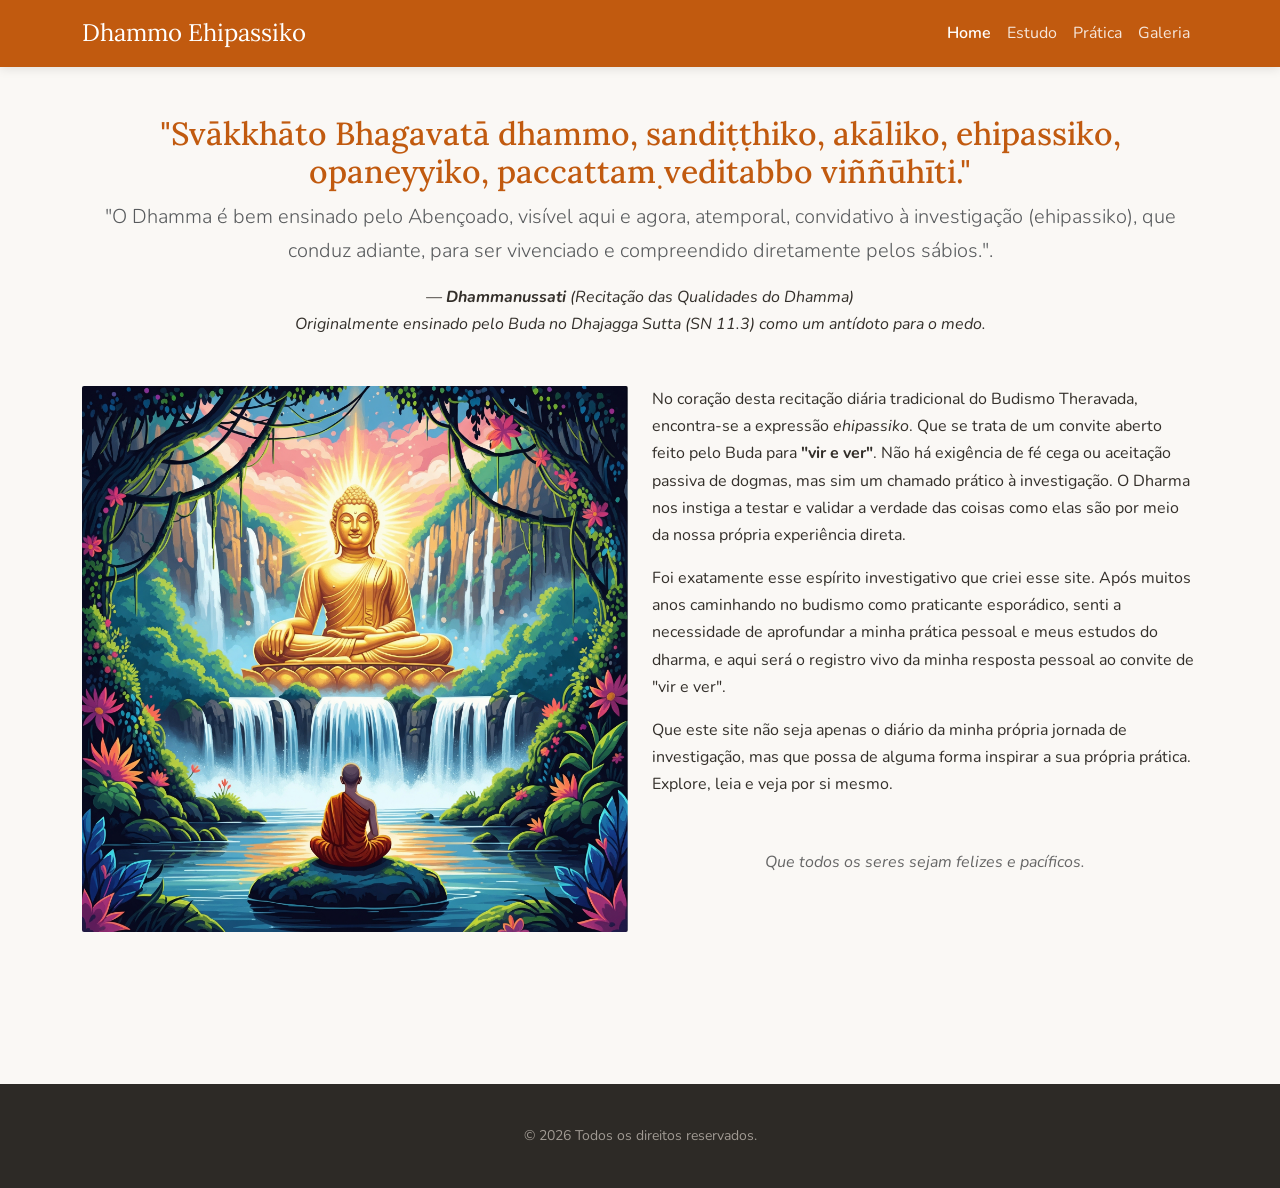
==== commit 9c4bccd4: "corrige legendas, adiciona textos em Estudo, adiciona fotos novas, altera watermark" ====
--- a/index.html
+++ b/index.html
@@ -3,7 +3,7 @@
 <head>
     <meta charset="UTF-8">
     <meta name="viewport" content="width=device-width, initial-scale=1.0">
-    <title>Dhammo Ehipassiko</title>
+    <title>Ehipassiko</title>
     <link href="https://fonts.googleapis.com/css2?family=Lora:ital,wght@0,400;0,600;1,400&family=Nunito:wght@300;400;600&display=swap" rel="stylesheet">
     <link href="https://cdn.jsdelivr.net/npm/bootstrap@5.3.0/dist/css/bootstrap.min.css" rel="stylesheet">
     <link rel="stylesheet" href="style.css">
@@ -47,13 +47,11 @@
                 </div>
                 <div class="col-md-6">
                     
-                    <p>No coração desta recitação diária tradicional do Budismo Theravada, encontra-se a expressão <em>ehipassiko</em>. Mais do que uma qualidade do ensinamento, trata-se de um convite aberto feito pelo Buda para <strong>"vir e ver"</strong>. Não há exigência de fé cega ou aceitação passiva de dogmas, mas sim um chamado empírico e prático à investigação. O Dharma nos instiga a testar e validar a verdade das coisas como elas são por meio da nossa própria experiência direta.</p>
-
-                    <p>Foi exatamente esse espírito investigativo que deu origem a este espaço. Após muitos anos caminhando no budismo como praticante esporádico, senti a necessidade de aprofundar a minha prática pessoal e meus estudos do dharma. Este site é o registro vivo da minha resposta pessoal ao convite de "vir e ver".</p>
-
-                    <p>Para documentar essa jornada contínua e compartilhar esse caminho, estruturei o site em três áreas fundamentais: <a href="#/estudo" class="custom-link">Estudo</a>, onde irei tentar registrar e estruturar o conhecimento que as leituras me trouxerem, <a href="#/pratica" class="custom-link">Prática</a> onde vou escrever artigos sobre as minhas experiências com meditação, reflexões que as leituras me trouxerem e o que mais eu achar que vale a pena que seja relacionado ao dharma, e por fim também implementei uma <a href="#/galeria" class="custom-link">galeria</a> simples com registros em foto e/ou video de locais que eu visitei.  </p></p>
-
-                    <p>Que este site não seja apenas o diário da minha própria jornada de investigação, mas que possa de alguma forma inspirar a sua própria prática. Fique à vontade para explorar, ler e ver por si mesmo.</p>
+                    <p>No coração desta recitação diária tradicional do Budismo Theravada, encontra-se a expressão <em>ehipassiko</em>. Que se trata de um convite aberto feito pelo Buda para <strong>"vir e ver"</strong>. Não há exigência de fé cega ou aceitação passiva de dogmas, mas sim um chamado prático à investigação. O Dharma nos instiga a testar e validar a verdade das coisas como elas são por meio da nossa própria experiência direta.</p>
+
+                    <p>Foi exatamente esse espírito investigativo que criei esse site. Após muitos anos caminhando no budismo como praticante esporádico, senti a necessidade de aprofundar a minha prática pessoal e meus estudos do dharma, e aqui será o registro vivo da minha resposta pessoal ao convite de "vir e ver".</p>
+
+                    <p>Que este site não seja apenas o diário da minha própria jornada de investigação, mas que possa de alguma forma inspirar a sua própria prática. Explore, leia e veja por si mesmo.</p>
 
                     <p class="blessing">Que todos os seres sejam felizes e pacíficos.</p>
                     <!--
@@ -75,12 +73,15 @@
                 <div class="accordion-item">
                     <h2 class="accordion-header">
                         <button class="accordion-button collapsed" type="button" data-bs-toggle="collapse" data-bs-target="#collapseOne">
-                            Budismo
+                            Por que o Budismo? Por que o Theravada?
                         </button>
                     </h2>
                     <div id="collapseOne" class="accordion-collapse collapse" data-bs-parent="#accordionEstudo">
                         <div class="accordion-body">
-                           <p>[Em construção...]   </p>    
+                           <p>Não vou entrar em questões pessoais aqui, mas desde cedo eu tive que aprender a lidar com o sofrimento (dukkha) e a impermanência (anicca) e aos meus 27 anos eu soube da exisência do budismo e sobre como um príncipe que tinha de tudo e vivia isolado em um castelo um belo dia descobriu a velhice, a doença, a morte e a busca espiritual, renunciou à tudo o que tinha e decidiu seguir um caminho ascético em busca pela libertação do sofrimento. Aos 29 anos ele renunciou, aos 35, após desvendar os mecanismos da mente, ele finalmente alcançou a libertação final (Nibbana) e passou a ensinar esse caminho até os 80 anos, quando entrou em parinibbana. </p>
+                           <p>Logo nas primeiras leituras eu já aprendi sobre as quatro nobre verdades e sobre como estamos todos presos em um ciclo incontável de nascimento, sofrimento, morte e renascimento chamado Samsara. Esse renascimento ocorre como uma continuidade de causa e efeito, como uma vela que acende outra vela. A chama não é a mesma, mas também não é totalmente diferente; ela é uma continuação causal. Nosso Kamma (ação intencional) gera um Vipāka (resultado ou fruto), que influencia esse renascimento.</p>
+                           <p>Essa é a base de todo o budismo, porém se você começar a ler mais sobre, vai começar a se deparar com as diferenças e singularidades de cada uma das diferentes tradições e escolas budistas. Eu queria entender melhor sobre cada uma antes de decidir qual eu iria seguir e não demorou muito para eu escolher pelo Theravada (a "Escola dos Anciãos"). Por ser a tradição viva mais antiga do budismo, aquela que busca preservar, com o máximo de fidelidade, as palavras e os métodos do Buda histórico, e também pelo fato de os monges fazerem uma renuncia real, abrindo mão da posse de dinheiro, se alimentando somente até o meio dia, com forte ênfase na pindapata (a ronda diária de esmolas, onde dependem da generosidade da comunidade), além das demais regras de austeridade do Vinaya (código de conduta monástica estabelecido por Buda).</p>
+                           <p>Tenho um imenso respeito pelas demais linhagens desenvolvidas ao longo do mundo onde o dhamma original se mesclou com características da cultura local, e adoro visitar templos de outras tradições, porém, para a minha caminhada pessoal, prefiro a sobriedade dos ensinamentos originais. Prefiro não seguir suttas desenvolvidos após o paranibbana de Buda e sendo muito honesto, com todo o respeito às adaptações culturais e filosóficas posteriores, vejo que algumas escolas integraram conceitos e práticas tão distantes daquilo que o Buda historicamente viveu e ensinou que, aos meus olhos, parecem trilhar um caminho essencialmente diferente, apesar de eles verem essas novas práticas como "avanço", "melhoria", eu prefiro seguir somente com os ensinamentos proferidos pelo próprio Buda Shakyamuni e que constam no Cânone Páli. </p>    
                         </div>
                     </div>
                 </div>
@@ -88,22 +89,126 @@
                 <div class="accordion-item">
                     <h2 class="accordion-header">
                         <button class="accordion-button collapsed" type="button" data-bs-toggle="collapse" data-bs-target="#collapseTwo">
-                            A História de Buda
+                            A história de Buda (Cronologia curta)
                         </button>
                     </h2>
                     <div id="collapseTwo" class="accordion-collapse collapse" data-bs-parent="#accordionEstudo">
                         <div class="accordion-body">
-                            <p>[Em construção...]   </p>
+                            <p>Quando estudamos a vida do Buda (Sammā Sambuddha - O Perfeitamente Desperto), é importante notar a diferença entre a cronologia tradicional asiática e os estudos históricos modernos. A tradição do Theravada (A Doutrina dos Anciãos) convencionou que o Buda viveu entre 624 a.C. e 544 a.C. No entanto, o consenso acadêmico atual, fortemente fundamentado por historiadores e indologistas de renome como Richard Gombrich e Heinz Bechert (especialmente após as extensas pesquisas sobre a chamada "Cronologia Curta"), situa a vida de Gotama um pouco mais tarde, no século V a.C. Segundo essas evidências cruzadas, o seu nascimento ocorreu por volta de 480 a.C. e o seu falecimento por volta de 400 a.C.</p>
+                            <p>Abaixo, os principais marcos biográficos da sua jornada em busca do despertar, conforme documentado no Cânone em Pāli:</p>
+                            <ol>
+                                <li>
+                                    <p>
+                                        O Nascimento e a Vida Palaciana <br> Siddhattha Gotama (que significa "Aquele que atinge seu objetivo") nasceu em Lumbini (atual Nepal), filho do líder do clã dos Sakyas. Durante seus primeiros 29 anos, o Bodhisatta (o ser em busca do despertar) viveu uma vida de extrema abastança, protegido pelo pai de qualquer visão de sofrimento do mundo exterior, casando-se e tendo um filho.</p>
+                                </li>
+                                <li>
+                                    <p>
+                                        A Motivação e a Grande Renúncia <br> Aos 29 anos, ao sair dos portões do palácio, Gotama se deparou com as famosas Quatro Visões: um idoso, um doente crônico, um cadáver e um asceta sereno. Isso gerou nele o que chamamos de Saṃvega (um profundo senso de urgência espiritual diante da vulnerabilidade humana). No Ariyapariyesana Sutta (MN 26 - O Discurso da Nobre Busca), o Buda descreve sua motivação: percebeu que, sendo sujeito à velhice, doença e morte, era insensato buscar felicidade em coisas que também adoecem e morrem. Decidiu então buscar o imortal e supremo santuário da paz, o Nibbāna. Isso o levou à Mahābhinikkhamana (A Grande Renúncia), abandonando o palácio para se tornar um buscador espiritual.
+                                    </p>
+                                </li>
+                                <li>
+                                    <p>
+                                        O Ascetismo e o Caminho do Meio <br> Durante seis anos, Gotama estudou com grandes mestres de meditação, dominando os mais altos estados de concentração, mas percebeu que isso não erradicava a raiz do sofrimento. Adotou então práticas ascéticas extremas (jejum severo, mortificação do corpo), quase morrendo no processo. No Mahāsaccaka Sutta (MN 36 - O Grande Discurso a Saccaka), ele relata como percebeu que a mortificação apenas enfraquecia a mente. Aceitou uma tigela de alimento para recuperar as forças e descobriu a Majjhimā Paṭipadā (O Caminho do Meio): a prática que evita tanto a indulgência sensual quanto a tortura física.
+                                    </p>
+                                </li>
+                                <li>
+                                    <p>
+                                        O Despertar (Sammā Sambodhi)  <br>Aos 35 anos, sentado sob a árvore Bodhi, ele purificou a sua mente. Durante a noite, destruiu as correntes da ignorância (Avijjā) e do desejo (Taṇhā), compreendendo a origem dependente de todas as coisas e as Quatro Nobres Verdades. Ele se tornou o Buddha (O Desperto) ou o Tathāgata (Aquele que alcançou a Verdade).
+                                    </p>
+                                </li>
+                                <li>
+                                    <p>
+                                        O Ensino e o Parinibbāna <br> O Buda caminhou pelas planícies do norte da Índia por 45 anos, ensinando o Dhamma por compaixão a todas as classes sociais e fundando a Saṅgha (comunidade monástica). Aos 80 anos, ele faleceu. Como relatado no Mahāparinibbāna Sutta (DN 16), suas últimas palavras foram um chamado à responsabilidade: "Todas as coisas condicionadas são sujeitas ao declínio. Esforcem-se com diligência". Com isso, ele alcançou o Parinibbāna (a extinção final, o fim definitivo do ciclo de renascimentos).
+                                    </p>
+                                </li>
+                                <li>
+                                    <p>
+                                        Os concílios budistas <br>
+                                    </p>
+                                    <ol>
+                                        <li>
+                                            O Primeiro Concílio (Três meses após o Parinibbāna):<br> Realizado em Rājagaha e liderado pelo Venerável Mahākassapa. Quinhentos monges totalmente iluminados (Arahants) se reuniram para compilar os ensinamentos. O Venerável Ānanda, que tinha memória fotográfica, recitou todos os discursos (Suttas - a doutrina), enquanto o Venerável Upāli recitou todas as regras monásticas (Vinaya - a disciplina).
+                                        </li>
+                                        <li>
+                                            O Segundo Concílio (Cerca de 100 anos depois):<br> Realizado em Vesālī, surgiu devido a divergências sobre o relaxamento de regras disciplinares (como aceitar dinheiro) por alguns monges. A ortodoxia foi mantida, mas este evento marcou as primeiras sementes de separação que dariam origem a diferentes escolas budistas no futuro.
+                                        </li>
+                                        <li>
+                                            O Terceiro Concílio (Século III a.C.):<br> Patrocinado pelo grande Imperador Asoka na cidade de Pāṭaliputta. Sob a liderança do monge Moggaliputta Tissa, a Saṅgha foi purificada de falsos monges, e a terceira cesta de ensinamentos, o Abhidhamma (psicologia e filosofia budista profunda), foi formalizada, completando o Tipiṭaka (As Três Cestas do Cânone em Pāli). A partir deste concílio, missionários foram enviados para várias partes da Ásia, incluindo o Sri Lanka, onde o Budismo Theravada deitou raízes profundas.
+                                        </li>
+                                        <li>
+                                            O Quarto Concílio (Século I a.C.):<br> Realizado no Sri Lanka, em um período de grande fome e guerras. Temendo que os monges que memorizavam os textos morressem e os ensinamentos fossem perdidos, o Cânone em Pāli foi, pela primeira vez na história, escrito em folhas de palmeira. Foi este imenso esforço histórico que garantiu que as palavras do Buda chegassem até os dias de hoje com tamanha fidelidade.
+                                        </li>
+                                    </ol>
+                                </li>
+                            </ol>
                             
                             <div class="historical-box">
                                 <h5>Historicamente:</h5>
-                                <p>[Em construção...]   </p>
-                                <a href="#" target="_blank">Fonte</a>
+                                <p>Quando estudamos a vida de Buda, é importante notar a diferença entre a cronologia tradicional asiática e os estudos históricos modernos. A tradição Theravada convencionou que o Buda viveu entre 624 a.C. e 544 a.C. No entanto, o consenso acadêmico atual, fortemente fundamentado por historiadores e indologistas de renome como Richard Gombrich e Heinz Bechert (especialmente após as extensas pesquisas sobre a chamada "Cronologia Curta"), situa a vida de Gotama um pouco mais tarde, no século V a.C. Segundo essas evidências cruzadas, o seu nascimento ocorreu por volta de 480 a.C. e o seu falecimento por volta de 400 a.C.</p>
+                                <p>Fontes:</p>
+                                <ul>
+                                    <li>
+                                        <a href="https://plato.stanford.edu/entries/buddha/" target="_blank"> "Buddha", Stanford Encyclopedia of Philosophy (Estudos sobre a Cronologia Curta).</a>
+                                    </li>
+                                    <li>
+                                        BECHERT, Heinz (Ed.). The Dating of the Historical Buddha (Symposien zur Buddhismusforschung, IV). Göttingen: Vandenhoeck & Ruprecht, 1991-1992.
+                                    </li>
+                                    <li>
+                                        GOMBRICH, Richard. "Dating the Buddha: A Red Herring Revealed". In: The Dating of the Historical Buddha, Vol. 2. Göttingen, 1992.
+                                    </li>
+                                    <li>
+                                        PREBISH, Charles S. "Buddhist Councils". Oxford Bibliographies in Buddhism.
+                                    </li>
+                                    <li>
+                                        Relatos originais preservados no Vinaya Piṭaka (Cullavagga, Capítulos 11 e 12), disponíveis na plataforma acadêmica SuttaCentral.
+                                    </li>
+                                    <li>
+                                        GEIGER, Wilhelm. "The Mahāvaṃsa or The Great Chronicle of Ceylon". Pali Text Society.
+                                    </li>
+                                </ul>
+                                                           
                             </div>
                         </div>
                     </div>
                 </div>
 
+                <div class="accordion-item">
+                    <h2 class="accordion-header">
+                        <button class="accordion-button collapsed" type="button" data-bs-toggle="collapse" data-bs-target="#collapseFour">
+                            O Tipitaka (Cânone Páli)
+                        </button>
+                    </h2>
+                    <div id="collapseFour" class="accordion-collapse collapse" data-bs-parent="#accordionEstudo">
+                        <div class="accordion-body">
+                            <p>O Tipiṭaka: Os Três Cestos da Sabedoria</p>
+                            <p>
+                                O Tipiṭaka (do Pāli: ti = três; piṭaka = cestos) é o Cânone em Pāli, a coleção oficial, original e mais antiga dos ensinamentos do Buda histórico (Sammā Sambuddha). O nome "Três Cestos" refere-se à forma como os manuscritos originais de folhas de palmeira eram organizados e guardados. Ele contém todo o mapa necessário para que um praticante vá do sofrimento e da ignorância (Avijjā) até a libertação final (Nibbāna).
+                            </p>
+                            <ul>
+                                <li>
+                                    Vinaya Piṭaka (O Cesto da Disciplina):<br> É o alicerce moral da tradição. Contém as regras de conduta estabelecidas para a comunidade monástica (Saṅgha). É dividido em textos que explicam desde as regras mais severas (Suttavibhaṅga) até as regras menores e o funcionamento diário dos mosteiros (Khandhaka e Parivāra). O Vinaya garante que a comunidade mantenha a máxima pureza ética.
+                                </li>
+                                <li>
+                                    Sutta Piṭaka (O Cesto dos Ensinamentos):<br> É o coração doutrinário do Budismo. Contém os discursos proferidos pelo próprio Buda e por seus principais discípulos. Está organizado em cinco coleções chamadas Nikāyas (como o Dīgha Nikāya de discursos longos e o Majjhima Nikāya de discursos médios). Aqui encontramos desde orientações práticas para a vida dos leigos, instruções detalhadas de meditação (Bhāvanā), até as explicações mais profundas sobre as Quatro Nobres Verdades e o Kamma (ação intencional).
+                                </li>
+                                <li>
+                                    Abhidhamma Piṭaka (O Cesto da Filosofia):<br> É a sistematização avançada e analítica do Dhamma. Composto por sete livros, o Abhidhamma disseca a realidade última, mapeando a psicologia, os estados mentais (Citta e Cetasika) e os elementos da matéria em seus níveis mais microscópicos. É o estudo aprofundado dos mecanismos de causa e efeito da mente.
+                                </li>
+                            </ul>
+                            <p>
+                                Para a tradição Theravada (A Doutrina dos Anciãos), o Tipiṭaka é a autoridade máxima e inquestionável. Escolas de países como Tailândia, Sri Lanka e Mianmar baseiam 100% de suas práticas, ritos monásticos e técnicas de meditação neste conjunto de textos. Na Tradição das Florestas (Kammaṭṭhāna), o foco primário dos monges é viver exatamente da maneira ditada pelo Vinaya Piṭaka e meditar conforme as instruções rigorosas do Sutta Piṭaka. O Cânone em Pāli é considerado a palavra mais fiel e não adulterada do Buda histórico.
+                            </p>
+                            <p>
+                                Embora outras grandes vertentes budistas — como o Mahāyāna (desenvolvido na China, Japão, Coreia) e o Vajrayāna (Tibete) — possuam os seus próprios cânones imensos e incluam Sutras compostos séculos depois, o Tipiṭaka continua sendo a espinha dorsal de todo o Budismo mundial.
+                            </p>
+                            <p>
+                                As outras escolas possuem textos chamados Āgamas nas suas línguas originais (como o sânscrito e o chinês) que são quase idênticos aos Suttas do Cânone em Pāli. Isso significa que conceitos fundamentais de todo e qualquer budista do planeta — como os preceitos éticos (Sīla), a impermanência (Anicca) e a Originação Dependente (Paṭiccasamuppāda) — derivam da base histórica preservada nestes exatos "Três Cestos". Sem o Tipiṭaka, o Budismo como o conhecemos hoje não existiria.
+                            </p>
+                            <img src="artigos/imagens/tipitaka.jpg" alt="Tipitaka." class="img-fluid">
+                        </div>
+                    </div>
+                </div>
+                <!--
                 <div class="accordion-item">
                     <h2 class="accordion-header">
                         <button class="accordion-button collapsed" type="button" data-bs-toggle="collapse" data-bs-target="#collapseThree">
@@ -122,24 +227,8 @@
                         </div>
                     </div>
                 </div>
-
-                <div class="accordion-item">
-                    <h2 class="accordion-header">
-                        <button class="accordion-button collapsed" type="button" data-bs-toggle="collapse" data-bs-target="#collapseFour">
-                            O Tipitaka
-                        </button>
-                    </h2>
-                    <div id="collapseFour" class="accordion-collapse collapse" data-bs-parent="#accordionEstudo">
-                        <div class="accordion-body">
-                            <p>O Cânone Pali ou Tipitaka é dividido em três "cestos":</p>
-                            <ul>
-                                <li><strong>Vinaya Pitaka:</strong> Regras de conduta para monges e monjas.</li>
-                                <li><strong>Sutta Pitaka:</strong> Os discursos e ensinamentos de Buda.</li>
-                                <li><strong>Abhidhamma Pitaka:</strong> Análise profunda da psicologia e filosofia.</li>
-                            </ul>
-                        </div>
-                    </div>
-                </div>
+                
+                
 
                 <div class="accordion-item">
                     <h2 class="accordion-header">
@@ -159,7 +248,7 @@
                         </div>
                     </div>
                 </div>
-
+                -->
             </div>
         </section>
 
@@ -192,7 +281,15 @@
             <h2 class="font-serif text-ochre text-center mb-4 fade-in">Galeria</h2>
             
             <div class="row g-1 fade-in">
-
+                <div class="col-4">
+                    <img src="artigos/imagens/galeria/interbudista1.jpg" alt="1º Encontro Interbudista" class="img-fluid gallery-img cursor-pointer" data-bs-toggle="modal" data-bs-target="#mediaModal" data-desc="31/05/2026 1º Encontro Interbudista.">
+                </div>
+                <div class="col-4">
+                    <img src="artigos/imagens/galeria/interbudista2.jpg" alt="Templo Honpa Hongwanji do Brasil" class="img-fluid gallery-img cursor-pointer" data-bs-toggle="modal" data-bs-target="#mediaModal" data-desc="31/05/2026 Templo Honpa Hongwanji do Brasil.">
+                </div>
+                <div class="col-4">
+                    <img src="artigos/imagens/galeria/interbudista3.jpg" alt="1º Encontro Interbudista" class="img-fluid gallery-img cursor-pointer" data-bs-toggle="modal" data-bs-target="#mediaModal" data-desc="31/05/2026 1º Encontro Interbudista.">
+                </div>
                 <div class="col-4">
                     <img src="artigos/imagens/galeria/zulai6.jpg" alt="Templo Zulai." class="img-fluid gallery-img cursor-pointer" data-bs-toggle="modal" data-bs-target="#mediaModal" data-desc="22/03/2026 Templo Zulai.">
                 </div>
@@ -283,7 +380,7 @@
                     </div>
                 </div>
                 <div class="col-4">
-                    <img src="artigos/imagens/galeria/rinpoche2022.png" loading="lazy" alt="Rinpoche 2022" class="img-fluid gallery-img cursor-pointer" data-bs-toggle="modal" data-bs-target="#mediaModal" data-desc="03/07/2022: O dia que me filmaram assistindo uma palestra do Yongey Mingyur Rinpoche.">
+                    <img src="artigos/imagens/galeria/rinpoche2022.png" loading="lazy" alt="Rinpoche 2022" class="img-fluid gallery-img cursor-pointer" data-bs-toggle="modal" data-bs-target="#mediaModal" data-desc="03/07/2022: Ensinamento com Yongey Mingyur Rinpoche.">
                 </div>
                 <div class="col-4">
                     <img src="artigos/imagens/galeria/zulai3.jpg" loading="lazy" alt="Templo Zulai" class="img-fluid gallery-img cursor-pointer" data-bs-toggle="modal" data-bs-target="#mediaModal" data-desc="03/06/2022 Templo Zulai.">
@@ -323,10 +420,10 @@
                     </div>
                 </div>
                 <div class="col-4">
-                    <img src="artigos/imagens/galeria/miroku3.jpg" loading="lazy" alt="Hinode Kannon" class="img-fluid gallery-img cursor-pointer" data-bs-toggle="modal" data-bs-target="#mediaModal" data-desc="19/09/2021 Torre Miroku. Foto: Hinode Kannon.">
-                </div>
-                <div class="col-4">
-                    <img src="artigos/imagens/galeria/miroku2.jpg" loading="lazy" alt="Kinryu" class="img-fluid gallery-img cursor-pointer" data-bs-toggle="modal" data-bs-target="#mediaModal" data-desc="19/09/2021 Torre Miroku. Foto: Kinryu.">
+                    <img src="artigos/imagens/galeria/miroku3.jpg" loading="lazy" alt="Hinode Kannon" class="img-fluid gallery-img cursor-pointer" data-bs-toggle="modal" data-bs-target="#mediaModal" data-desc="19/09/2021 Torre Miroku.">
+                </div>
+                <div class="col-4">
+                    <img src="artigos/imagens/galeria/miroku2.jpg" loading="lazy" alt="Kinryu" class="img-fluid gallery-img cursor-pointer" data-bs-toggle="modal" data-bs-target="#mediaModal" data-desc="19/09/2021 Torre Miroku.">
                 </div>
                 <div class="col-4">
                     <div class="video-thumbnail cursor-pointer" 
--- a/style.css
+++ b/style.css
@@ -215,7 +215,7 @@
 
 
 .watermark-wrapper::after {
-    content: "Source: DhammoEhipassiko.com"; 
+    content: "Ehipassiko.com.br"; 
     position: absolute;
     bottom: 8px; 
     right: 10px; 
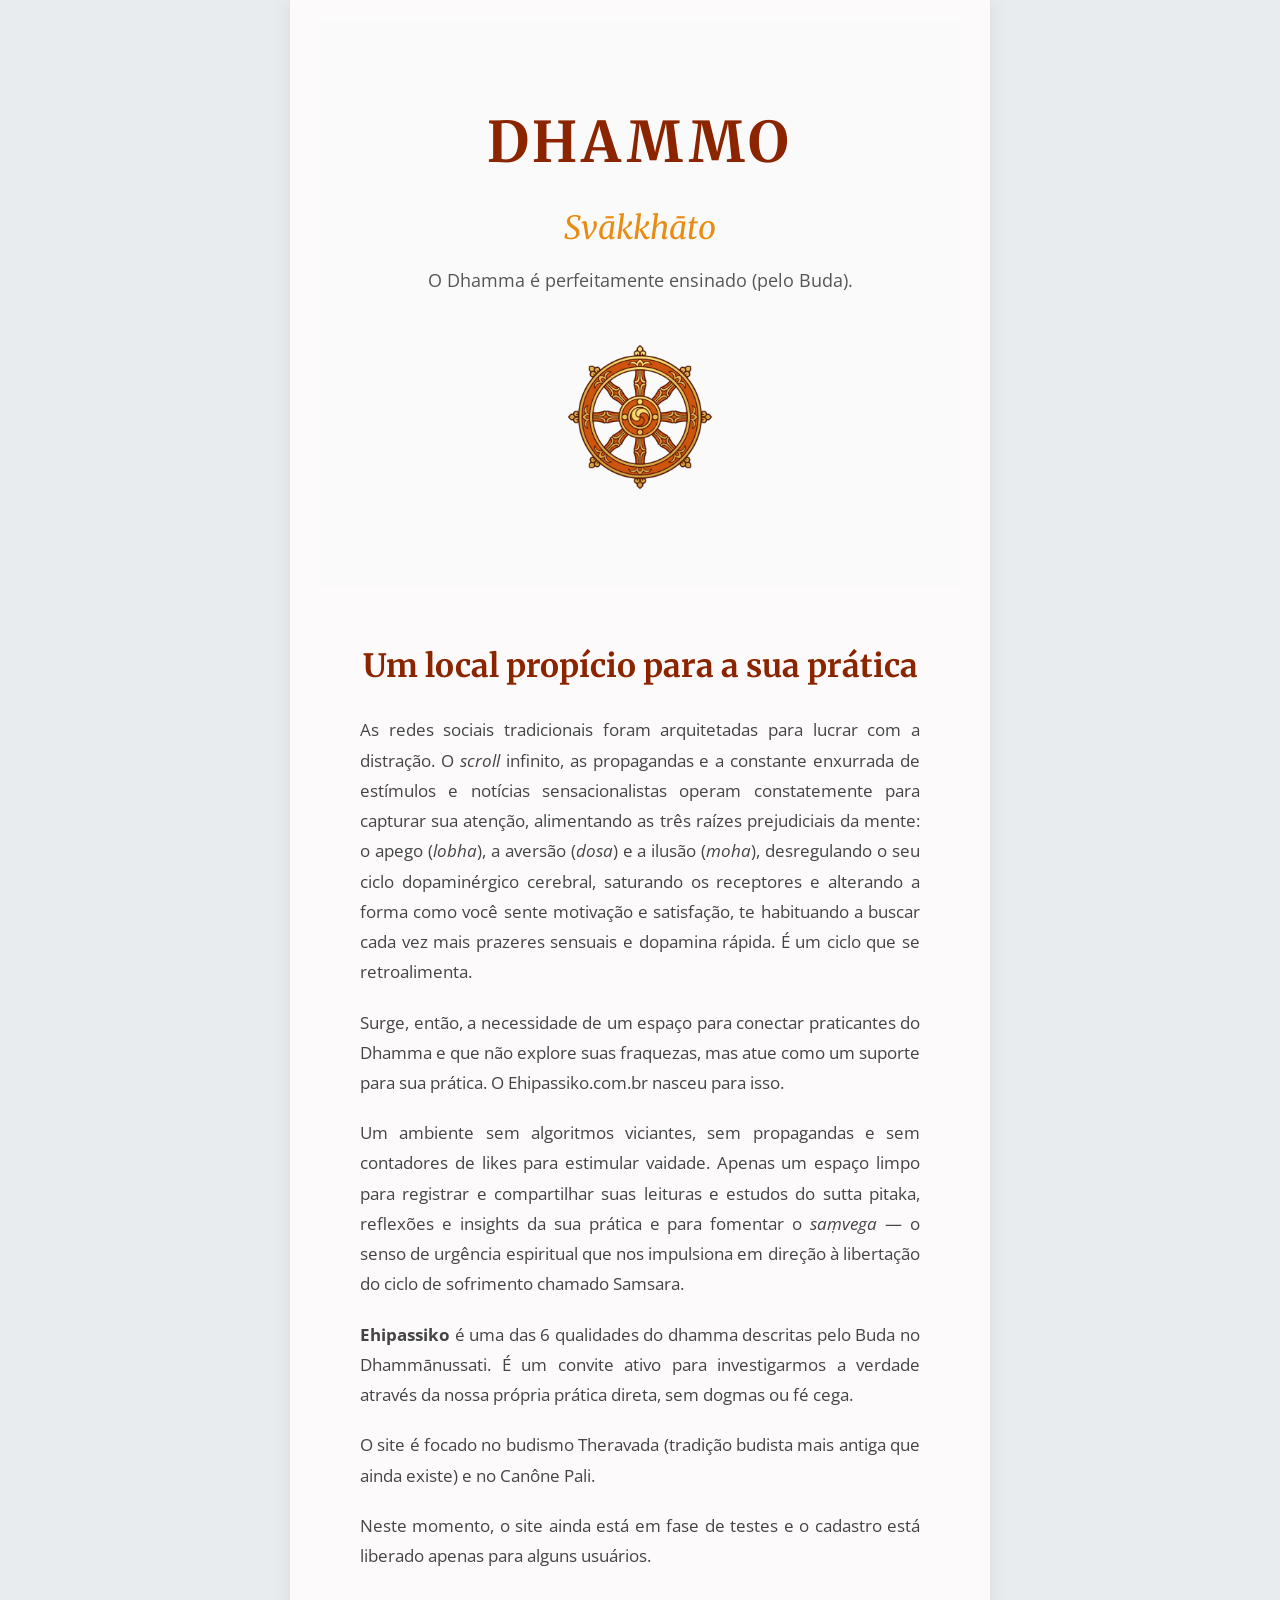
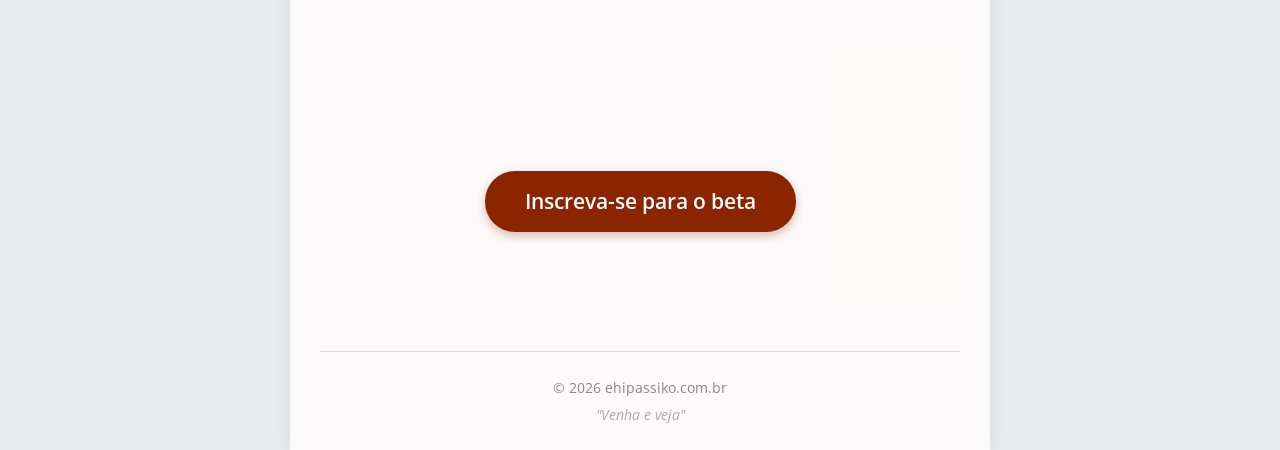
==== commit ab349172: "Novo commit inicial" ====
--- a/index.html
+++ b/index.html
@@ -4,496 +4,62 @@
     <meta charset="UTF-8">
     <meta name="viewport" content="width=device-width, initial-scale=1.0">
     <title>Ehipassiko</title>
-    <link href="https://fonts.googleapis.com/css2?family=Lora:ital,wght@0,400;0,600;1,400&family=Nunito:wght@300;400;600&display=swap" rel="stylesheet">
+    <link rel="apple-touch-icon" sizes="180x180" href="favicon_io/apple-touch-icon.png">
+    <link rel="icon" type="image/png" sizes="32x32" href="favicon_io/favicon-32x32.png">
+    <link rel="icon" type="image/png" sizes="16x16" href="favicon_io/favicon-16x16.png">
+    <link rel="manifest" href="favicon_io/site.webmanifest">
     <link href="https://cdn.jsdelivr.net/npm/bootstrap@5.3.0/dist/css/bootstrap.min.css" rel="stylesheet">
-    <link rel="stylesheet" href="style.css">
+    <link href="https://fonts.googleapis.com/css2?family=Open+Sans:wght@400;600&family=Merriweather:wght@300;400;700&display=swap" rel="stylesheet">
+    <link rel="stylesheet" href="./style.css">
 </head>
 <body>
+    <div class="app-container">
+    <!-- SEÇÃO 1 -->
+    <section id="hero-section" class="parallax-section">
+        
+        <div class="dhammo-title">Dhammo</div>
+        <div id="pali-word" class="characteristic-pali"></div>
+        <div id="translation-text" class="characteristic-translation"></div>
+        <img src="favicon_io/apple-touch-icon.png">
+    </section>
 
-    <nav class="navbar navbar-expand-lg navbar-dark custom-navbar sticky-top">
-        <div class="container">
-            <a class="navbar-brand font-serif" href="#/home">Dhammo Ehipassiko</a>
-            <button class="navbar-toggler" type="button" data-bs-toggle="collapse" data-bs-toggle="collapse" data-bs-target="#navbarNav">
-                <span class="navbar-toggler-icon"></span>
-            </button>
-            <div class="collapse navbar-collapse" id="navbarNav">
-                <ul class="navbar-nav ms-auto font-sans">
-                    <li class="nav-item"><a class="nav-link" href="#/home">Home</a></li>
-                    <li class="nav-item"><a class="nav-link" href="#/estudo">Estudo</a></li>
-                    <li class="nav-item"><a class="nav-link" href="#/pratica">Prática</a></li>
-                    <li class="nav-item"><a class="nav-link" href="#/galeria">Galeria</a></li>
-                    <!-- <li class="nav-item"><a class="nav-link" href="#/sobre">Sobre Mim</a></li> -->
-                </ul>
-            </div>
-        </div>
-    </nav>
+    <!-- SEÇÃO 2 -->
+    <section class="text-section">
+        <h2>Um local propício para a sua prática</h2>
 
-    <main class="container my-5" id="app-root">
+        <p>As redes sociais tradicionais foram arquitetadas para lucrar com a distração. O <em>scroll</em> infinito, as propagandas e a constante enxurrada de estímulos e notícias sensacionalistas operam constatemente para capturar sua atenção, alimentando as três raízes prejudiciais da mente: o apego (<em>lobha</em>), a aversão (<em>dosa</em>) e a ilusão (<em>moha</em>), desregulando o seu ciclo dopaminérgico cerebral, saturando os receptores e alterando a forma como você sente motivação e satisfação, te habituando a buscar cada vez mais prazeres sensuais e dopamina rápida. É um ciclo que se retroalimenta. </p>
+
+        <p>Surge, então, a necessidade de um espaço para conectar praticantes do Dhamma e que não explore suas fraquezas, mas atue como um suporte para sua prática. O Ehipassiko.com.br nasceu para isso.</p>
+        <p>Um ambiente sem algoritmos viciantes, sem propagandas e sem contadores de likes para estimular vaidade. Apenas um espaço limpo para registrar e compartilhar suas leituras e estudos do sutta pitaka, reflexões e insights da sua prática e para fomentar o <em>saṃvega</em> — o senso de urgência espiritual que nos impulsiona em direção à libertação do ciclo de sofrimento chamado Samsara.</p>
         
-        <section id="page-home" class="page-view d-none">
-            <div class="text-center mb-5 fade-in">
-                <h2 class="font-serif text-ochre">
-                    <div class="pali-text">"Svākkhāto Bhagavatā dhammo, sandiṭṭhiko, akāliko, ehipassiko, opaneyyiko, paccattaṃ veditabbo viññūhīti."</div>
-                </h2>
-                <p class="lead text-muted">"O Dhamma é bem ensinado pelo Abençoado, visível aqui e agora, atemporal, convidativo à investigação (ehipassiko), que conduz adiante, para ser vivenciado e compreendido diretamente pelos sábios.".</p>
-                <cite class="quote-source">— <strong>Dhammanussati</strong> (Recitação das Qualidades do Dhamma)</br>Originalmente ensinado pelo Buda no <em>Dhajagga Sutta (SN 11.3)</em> como um antídoto para o medo.</cite>
-            </div>
-            <div class="row">
+        <p><strong>Ehipassiko</strong> é uma das 6 qualidades do dhamma descritas pelo Buda no Dhammānussati. É um convite ativo para investigarmos a verdade através da nossa própria prática direta, sem dogmas ou fé cega. </p>
+            
+        <p>O site é focado no budismo Theravada (tradição budista mais antiga que ainda existe) e no Canône Pali.</p>
+        
+        <p>Neste momento, o site ainda está em fase de testes e o cadastro está liberado apenas para alguns usuários.</p>
 
-                <div class="col-md-6 mb-4">
-                    <img src="artigos/imagens/placeholder.jpeg" alt="Imagem home." class="img-fluid gallery-img">
+    </section>
 
-                    
-                </div>
-                <div class="col-md-6">
-                    
-                    <p>No coração desta recitação diária tradicional do Budismo Theravada, encontra-se a expressão <em>ehipassiko</em>. Que se trata de um convite aberto feito pelo Buda para <strong>"vir e ver"</strong>. Não há exigência de fé cega ou aceitação passiva de dogmas, mas sim um chamado prático à investigação. O Dharma nos instiga a testar e validar a verdade das coisas como elas são por meio da nossa própria experiência direta.</p>
 
-                    <p>Foi exatamente esse espírito investigativo que criei esse site. Após muitos anos caminhando no budismo como praticante esporádico, senti a necessidade de aprofundar a minha prática pessoal e meus estudos do dharma, e aqui será o registro vivo da minha resposta pessoal ao convite de "vir e ver".</p>
 
-                    <p>Que este site não seja apenas o diário da minha própria jornada de investigação, mas que possa de alguma forma inspirar a sua própria prática. Explore, leia e veja por si mesmo.</p>
+   
+    <section id="cta-section">
 
-                    <p class="blessing">Que todos os seres sejam felizes e pacíficos.</p>
-                    <!--
-                    <div class="ratio ratio-16x9 shadow-sm rounded overflow-hidden">
-                        <iframe src="https://www.youtube.com/embed/dQw4w9WgXcQ" allowfullscreen></iframe>
-                    </div>
-                    -->
-                </div>
-            </div>
-        </section>
+        <a href="https://discord.gg/ehipassiko-beta" target="_blank" class="btn-inscrever">
+            Inscreva-se para o beta
+        </a>
+    </section>
 
-        <section id="page-estudo" class="page-view d-none">
-            <div class="text-center mb-5 fade-in">
-                <h2 class="font-serif text-ochre">Estudo</h2>
-            </div>
+    <!-- FOOTER -->
+    <footer class="app-footer">
+        &copy; 2026 ehipassiko.com.br
+        <span>"Venha e veja"</span>
+    </footer>
 
-            <div class="accordion fade-in" id="accordionEstudo">
-                
-                <div class="accordion-item">
-                    <h2 class="accordion-header">
-                        <button class="accordion-button collapsed" type="button" data-bs-toggle="collapse" data-bs-target="#collapseOne">
-                            Por que o Budismo? Por que o Theravada?
-                        </button>
-                    </h2>
-                    <div id="collapseOne" class="accordion-collapse collapse" data-bs-parent="#accordionEstudo">
-                        <div class="accordion-body">
-                           <p>Não vou entrar em questões pessoais aqui, mas desde cedo eu tive que aprender a lidar com o sofrimento (dukkha) e a impermanência (anicca) e aos meus 27 anos eu soube da exisência do budismo e sobre como um príncipe que tinha de tudo e vivia isolado em um castelo um belo dia descobriu a velhice, a doença, a morte e a busca espiritual, renunciou à tudo o que tinha e decidiu seguir um caminho ascético em busca pela libertação do sofrimento. Aos 29 anos ele renunciou, aos 35, após desvendar os mecanismos da mente, ele finalmente alcançou a libertação final (Nibbana) e passou a ensinar esse caminho até os 80 anos, quando entrou em parinibbana. </p>
-                           <p>Logo nas primeiras leituras eu já aprendi sobre as quatro nobre verdades e sobre como estamos todos presos em um ciclo incontável de nascimento, sofrimento, morte e renascimento chamado Samsara. Esse renascimento ocorre como uma continuidade de causa e efeito, como uma vela que acende outra vela. A chama não é a mesma, mas também não é totalmente diferente; ela é uma continuação causal. Nosso Kamma (ação intencional) gera um Vipāka (resultado ou fruto), que influencia esse renascimento.</p>
-                           <p>Essa é a base de todo o budismo, porém se você começar a ler mais sobre, vai começar a se deparar com as diferenças e singularidades de cada uma das diferentes tradições e escolas budistas. Eu queria entender melhor sobre cada uma antes de decidir qual eu iria seguir e não demorou muito para eu escolher pelo Theravada (a "Escola dos Anciãos"). Por ser a tradição viva mais antiga do budismo, aquela que busca preservar, com o máximo de fidelidade, as palavras e os métodos do Buda histórico, e também pelo fato de os monges fazerem uma renuncia real, abrindo mão da posse de dinheiro, se alimentando somente até o meio dia, com forte ênfase na pindapata (a ronda diária de esmolas, onde dependem da generosidade da comunidade), além das demais regras de austeridade do Vinaya (código de conduta monástica estabelecido por Buda).</p>
-                           <p>Tenho um imenso respeito pelas demais linhagens desenvolvidas ao longo do mundo onde o dhamma original se mesclou com características da cultura local, e adoro visitar templos de outras tradições, porém, para a minha caminhada pessoal, prefiro a sobriedade dos ensinamentos originais. Prefiro não seguir suttas desenvolvidos após o paranibbana de Buda e sendo muito honesto, com todo o respeito às adaptações culturais e filosóficas posteriores, vejo que algumas escolas integraram conceitos e práticas tão distantes daquilo que o Buda historicamente viveu e ensinou que, aos meus olhos, parecem trilhar um caminho essencialmente diferente, apesar de eles verem essas novas práticas como "avanço", "melhoria", eu prefiro seguir somente com os ensinamentos proferidos pelo próprio Buda Shakyamuni e que constam no Cânone Páli. </p>    
-                        </div>
-                    </div>
-                </div>
+    </div>
 
-                <div class="accordion-item">
-                    <h2 class="accordion-header">
-                        <button class="accordion-button collapsed" type="button" data-bs-toggle="collapse" data-bs-target="#collapseTwo">
-                            A história de Buda (Cronologia curta)
-                        </button>
-                    </h2>
-                    <div id="collapseTwo" class="accordion-collapse collapse" data-bs-parent="#accordionEstudo">
-                        <div class="accordion-body">
-                            <p>Quando estudamos a vida do Buda (Sammā Sambuddha - O Perfeitamente Desperto), é importante notar a diferença entre a cronologia tradicional asiática e os estudos históricos modernos. A tradição do Theravada (A Doutrina dos Anciãos) convencionou que o Buda viveu entre 624 a.C. e 544 a.C. No entanto, o consenso acadêmico atual, fortemente fundamentado por historiadores e indologistas de renome como Richard Gombrich e Heinz Bechert (especialmente após as extensas pesquisas sobre a chamada "Cronologia Curta"), situa a vida de Gotama um pouco mais tarde, no século V a.C. Segundo essas evidências cruzadas, o seu nascimento ocorreu por volta de 480 a.C. e o seu falecimento por volta de 400 a.C.</p>
-                            <p>Abaixo, os principais marcos biográficos da sua jornada em busca do despertar, conforme documentado no Cânone em Pāli:</p>
-                            <ol>
-                                <li>
-                                    <p>
-                                        O Nascimento e a Vida Palaciana <br> Siddhattha Gotama (que significa "Aquele que atinge seu objetivo") nasceu em Lumbini (atual Nepal), filho do líder do clã dos Sakyas. Durante seus primeiros 29 anos, o Bodhisatta (o ser em busca do despertar) viveu uma vida de extrema abastança, protegido pelo pai de qualquer visão de sofrimento do mundo exterior, casando-se e tendo um filho.</p>
-                                </li>
-                                <li>
-                                    <p>
-                                        A Motivação e a Grande Renúncia <br> Aos 29 anos, ao sair dos portões do palácio, Gotama se deparou com as famosas Quatro Visões: um idoso, um doente crônico, um cadáver e um asceta sereno. Isso gerou nele o que chamamos de Saṃvega (um profundo senso de urgência espiritual diante da vulnerabilidade humana). No Ariyapariyesana Sutta (MN 26 - O Discurso da Nobre Busca), o Buda descreve sua motivação: percebeu que, sendo sujeito à velhice, doença e morte, era insensato buscar felicidade em coisas que também adoecem e morrem. Decidiu então buscar o imortal e supremo santuário da paz, o Nibbāna. Isso o levou à Mahābhinikkhamana (A Grande Renúncia), abandonando o palácio para se tornar um buscador espiritual.
-                                    </p>
-                                </li>
-                                <li>
-                                    <p>
-                                        O Ascetismo e o Caminho do Meio <br> Durante seis anos, Gotama estudou com grandes mestres de meditação, dominando os mais altos estados de concentração, mas percebeu que isso não erradicava a raiz do sofrimento. Adotou então práticas ascéticas extremas (jejum severo, mortificação do corpo), quase morrendo no processo. No Mahāsaccaka Sutta (MN 36 - O Grande Discurso a Saccaka), ele relata como percebeu que a mortificação apenas enfraquecia a mente. Aceitou uma tigela de alimento para recuperar as forças e descobriu a Majjhimā Paṭipadā (O Caminho do Meio): a prática que evita tanto a indulgência sensual quanto a tortura física.
-                                    </p>
-                                </li>
-                                <li>
-                                    <p>
-                                        O Despertar (Sammā Sambodhi)  <br>Aos 35 anos, sentado sob a árvore Bodhi, ele purificou a sua mente. Durante a noite, destruiu as correntes da ignorância (Avijjā) e do desejo (Taṇhā), compreendendo a origem dependente de todas as coisas e as Quatro Nobres Verdades. Ele se tornou o Buddha (O Desperto) ou o Tathāgata (Aquele que alcançou a Verdade).
-                                    </p>
-                                </li>
-                                <li>
-                                    <p>
-                                        O Ensino e o Parinibbāna <br> O Buda caminhou pelas planícies do norte da Índia por 45 anos, ensinando o Dhamma por compaixão a todas as classes sociais e fundando a Saṅgha (comunidade monástica). Aos 80 anos, ele faleceu. Como relatado no Mahāparinibbāna Sutta (DN 16), suas últimas palavras foram um chamado à responsabilidade: "Todas as coisas condicionadas são sujeitas ao declínio. Esforcem-se com diligência". Com isso, ele alcançou o Parinibbāna (a extinção final, o fim definitivo do ciclo de renascimentos).
-                                    </p>
-                                </li>
-                                <li>
-                                    <p>
-                                        Os concílios budistas <br>
-                                    </p>
-                                    <ol>
-                                        <li>
-                                            O Primeiro Concílio (Três meses após o Parinibbāna):<br> Realizado em Rājagaha e liderado pelo Venerável Mahākassapa. Quinhentos monges totalmente iluminados (Arahants) se reuniram para compilar os ensinamentos. O Venerável Ānanda, que tinha memória fotográfica, recitou todos os discursos (Suttas - a doutrina), enquanto o Venerável Upāli recitou todas as regras monásticas (Vinaya - a disciplina).
-                                        </li>
-                                        <li>
-                                            O Segundo Concílio (Cerca de 100 anos depois):<br> Realizado em Vesālī, surgiu devido a divergências sobre o relaxamento de regras disciplinares (como aceitar dinheiro) por alguns monges. A ortodoxia foi mantida, mas este evento marcou as primeiras sementes de separação que dariam origem a diferentes escolas budistas no futuro.
-                                        </li>
-                                        <li>
-                                            O Terceiro Concílio (Século III a.C.):<br> Patrocinado pelo grande Imperador Asoka na cidade de Pāṭaliputta. Sob a liderança do monge Moggaliputta Tissa, a Saṅgha foi purificada de falsos monges, e a terceira cesta de ensinamentos, o Abhidhamma (psicologia e filosofia budista profunda), foi formalizada, completando o Tipiṭaka (As Três Cestas do Cânone em Pāli). A partir deste concílio, missionários foram enviados para várias partes da Ásia, incluindo o Sri Lanka, onde o Budismo Theravada deitou raízes profundas.
-                                        </li>
-                                        <li>
-                                            O Quarto Concílio (Século I a.C.):<br> Realizado no Sri Lanka, em um período de grande fome e guerras. Temendo que os monges que memorizavam os textos morressem e os ensinamentos fossem perdidos, o Cânone em Pāli foi, pela primeira vez na história, escrito em folhas de palmeira. Foi este imenso esforço histórico que garantiu que as palavras do Buda chegassem até os dias de hoje com tamanha fidelidade.
-                                        </li>
-                                    </ol>
-                                </li>
-                            </ol>
-                            
-                            <div class="historical-box">
-                                <h5>Historicamente:</h5>
-                                <p>Quando estudamos a vida de Buda, é importante notar a diferença entre a cronologia tradicional asiática e os estudos históricos modernos. A tradição Theravada convencionou que o Buda viveu entre 624 a.C. e 544 a.C. No entanto, o consenso acadêmico atual, fortemente fundamentado por historiadores e indologistas de renome como Richard Gombrich e Heinz Bechert (especialmente após as extensas pesquisas sobre a chamada "Cronologia Curta"), situa a vida de Gotama um pouco mais tarde, no século V a.C. Segundo essas evidências cruzadas, o seu nascimento ocorreu por volta de 480 a.C. e o seu falecimento por volta de 400 a.C.</p>
-                                <p>Fontes:</p>
-                                <ul>
-                                    <li>
-                                        <a href="https://plato.stanford.edu/entries/buddha/" target="_blank"> "Buddha", Stanford Encyclopedia of Philosophy (Estudos sobre a Cronologia Curta).</a>
-                                    </li>
-                                    <li>
-                                        BECHERT, Heinz (Ed.). The Dating of the Historical Buddha (Symposien zur Buddhismusforschung, IV). Göttingen: Vandenhoeck & Ruprecht, 1991-1992.
-                                    </li>
-                                    <li>
-                                        GOMBRICH, Richard. "Dating the Buddha: A Red Herring Revealed". In: The Dating of the Historical Buddha, Vol. 2. Göttingen, 1992.
-                                    </li>
-                                    <li>
-                                        PREBISH, Charles S. "Buddhist Councils". Oxford Bibliographies in Buddhism.
-                                    </li>
-                                    <li>
-                                        Relatos originais preservados no Vinaya Piṭaka (Cullavagga, Capítulos 11 e 12), disponíveis na plataforma acadêmica SuttaCentral.
-                                    </li>
-                                    <li>
-                                        GEIGER, Wilhelm. "The Mahāvaṃsa or The Great Chronicle of Ceylon". Pali Text Society.
-                                    </li>
-                                </ul>
-                                                           
-                            </div>
-                        </div>
-                    </div>
-                </div>
-
-                <div class="accordion-item">
-                    <h2 class="accordion-header">
-                        <button class="accordion-button collapsed" type="button" data-bs-toggle="collapse" data-bs-target="#collapseFour">
-                            O Tipitaka (Cânone Páli)
-                        </button>
-                    </h2>
-                    <div id="collapseFour" class="accordion-collapse collapse" data-bs-parent="#accordionEstudo">
-                        <div class="accordion-body">
-                            <p>O Tipiṭaka: Os Três Cestos da Sabedoria</p>
-                            <p>
-                                O Tipiṭaka (do Pāli: ti = três; piṭaka = cestos) é o Cânone em Pāli, a coleção oficial, original e mais antiga dos ensinamentos do Buda histórico (Sammā Sambuddha). O nome "Três Cestos" refere-se à forma como os manuscritos originais de folhas de palmeira eram organizados e guardados. Ele contém todo o mapa necessário para que um praticante vá do sofrimento e da ignorância (Avijjā) até a libertação final (Nibbāna).
-                            </p>
-                            <ul>
-                                <li>
-                                    Vinaya Piṭaka (O Cesto da Disciplina):<br> É o alicerce moral da tradição. Contém as regras de conduta estabelecidas para a comunidade monástica (Saṅgha). É dividido em textos que explicam desde as regras mais severas (Suttavibhaṅga) até as regras menores e o funcionamento diário dos mosteiros (Khandhaka e Parivāra). O Vinaya garante que a comunidade mantenha a máxima pureza ética.
-                                </li>
-                                <li>
-                                    Sutta Piṭaka (O Cesto dos Ensinamentos):<br> É o coração doutrinário do Budismo. Contém os discursos proferidos pelo próprio Buda e por seus principais discípulos. Está organizado em cinco coleções chamadas Nikāyas (como o Dīgha Nikāya de discursos longos e o Majjhima Nikāya de discursos médios). Aqui encontramos desde orientações práticas para a vida dos leigos, instruções detalhadas de meditação (Bhāvanā), até as explicações mais profundas sobre as Quatro Nobres Verdades e o Kamma (ação intencional).
-                                </li>
-                                <li>
-                                    Abhidhamma Piṭaka (O Cesto da Filosofia):<br> É a sistematização avançada e analítica do Dhamma. Composto por sete livros, o Abhidhamma disseca a realidade última, mapeando a psicologia, os estados mentais (Citta e Cetasika) e os elementos da matéria em seus níveis mais microscópicos. É o estudo aprofundado dos mecanismos de causa e efeito da mente.
-                                </li>
-                            </ul>
-                            <p>
-                                Para a tradição Theravada (A Doutrina dos Anciãos), o Tipiṭaka é a autoridade máxima e inquestionável. Escolas de países como Tailândia, Sri Lanka e Mianmar baseiam 100% de suas práticas, ritos monásticos e técnicas de meditação neste conjunto de textos. Na Tradição das Florestas (Kammaṭṭhāna), o foco primário dos monges é viver exatamente da maneira ditada pelo Vinaya Piṭaka e meditar conforme as instruções rigorosas do Sutta Piṭaka. O Cânone em Pāli é considerado a palavra mais fiel e não adulterada do Buda histórico.
-                            </p>
-                            <p>
-                                Embora outras grandes vertentes budistas — como o Mahāyāna (desenvolvido na China, Japão, Coreia) e o Vajrayāna (Tibete) — possuam os seus próprios cânones imensos e incluam Sutras compostos séculos depois, o Tipiṭaka continua sendo a espinha dorsal de todo o Budismo mundial.
-                            </p>
-                            <p>
-                                As outras escolas possuem textos chamados Āgamas nas suas línguas originais (como o sânscrito e o chinês) que são quase idênticos aos Suttas do Cânone em Pāli. Isso significa que conceitos fundamentais de todo e qualquer budista do planeta — como os preceitos éticos (Sīla), a impermanência (Anicca) e a Originação Dependente (Paṭiccasamuppāda) — derivam da base histórica preservada nestes exatos "Três Cestos". Sem o Tipiṭaka, o Budismo como o conhecemos hoje não existiria.
-                            </p>
-                            <img src="artigos/imagens/tipitaka.jpg" alt="Tipitaka." class="img-fluid">
-                        </div>
-                    </div>
-                </div>
-                <!--
-                <div class="accordion-item">
-                    <h2 class="accordion-header">
-                        <button class="accordion-button collapsed" type="button" data-bs-toggle="collapse" data-bs-target="#collapseThree">
-                            Tradições Budistas e suas Origens
-                        </button>
-                    </h2>
-                    <div id="collapseThree" class="accordion-collapse collapse" data-bs-parent="#accordionEstudo">
-                        <div class="accordion-body">
-                            <p>[Em construção...]   </p>
-                            
-                            <div class="historical-box">
-                                <h5>Historicamente:</h5>
-                                <p><p>[Em construção...]   </p>
-                                <a href="#" target="_blank">Fonte</a>
-                            </div>
-                        </div>
-                    </div>
-                </div>
-                
-                
-
-                <div class="accordion-item">
-                    <h2 class="accordion-header">
-                        <button class="accordion-button collapsed" type="button" data-bs-toggle="collapse" data-bs-target="#collapseFive">
-                            Datas Importantes no Budismo
-                        </button>
-                    </h2>
-                    <div id="collapseFive" class="accordion-collapse collapse" data-bs-parent="#accordionEstudo">
-                        <div class="accordion-body">
-                            <p>[Em construção...]   </p>
-                            
-                            <div class="historical-box">
-                                <h5>Historicamente:</h5>
-                                <p><p>[Em construção...]   </p>
-                                <a href="#" target="_blank">Fonte</a>
-                            </div>
-                        </div>
-                    </div>
-                </div>
-                -->
-            </div>
-        </section>
-
-        <section id="page-pratica" class="page-view d-none">
-            <div class="text-center mb-4 fade-in">
-                <h2 class="font-serif text-ochre">Prática</h2>
-            </div>
-            
-            <div class="row">
-                <div class="col-md-4 mb-4">
-                    <div class="article-list-container shadow-sm rounded p-3 bg-white">
-                        <h5 class="font-serif mb-3 border-bottom pb-2">Últimos Artigos</h5>
-                        <div id="article-list" class="d-flex flex-column gap-2">
-                            <div class="spinner-border text-warning mx-auto" role="status"></div>
-                        </div>
-                    </div>
-                </div>
-                
-                <div class="col-md-8">
-                    <div id="article-content" class="bg-white p-4 rounded shadow-sm min-vh-50">
-                        <p class="text-muted text-center mt-5">Selecione um artigo na lista ao lado para ler.</p>
-                    </div>
-                </div>
-                
-                
-            </div>
-        </section>
-
-        <section id="page-galeria" class="page-view d-none">
-            <h2 class="font-serif text-ochre text-center mb-4 fade-in">Galeria</h2>
-            
-            <div class="row g-1 fade-in">
-                <div class="col-4">
-                    <img src="artigos/imagens/galeria/interbudista1.jpg" alt="1º Encontro Interbudista" class="img-fluid gallery-img cursor-pointer" data-bs-toggle="modal" data-bs-target="#mediaModal" data-desc="31/05/2026 1º Encontro Interbudista.">
-                </div>
-                <div class="col-4">
-                    <img src="artigos/imagens/galeria/interbudista2.jpg" alt="Templo Honpa Hongwanji do Brasil" class="img-fluid gallery-img cursor-pointer" data-bs-toggle="modal" data-bs-target="#mediaModal" data-desc="31/05/2026 Templo Honpa Hongwanji do Brasil.">
-                </div>
-                <div class="col-4">
-                    <img src="artigos/imagens/galeria/interbudista3.jpg" alt="1º Encontro Interbudista" class="img-fluid gallery-img cursor-pointer" data-bs-toggle="modal" data-bs-target="#mediaModal" data-desc="31/05/2026 1º Encontro Interbudista.">
-                </div>
-                <div class="col-4">
-                    <img src="artigos/imagens/galeria/zulai6.jpg" alt="Templo Zulai." class="img-fluid gallery-img cursor-pointer" data-bs-toggle="modal" data-bs-target="#mediaModal" data-desc="22/03/2026 Templo Zulai.">
-                </div>
-                <div class="col-4">
-                    <img src="artigos/imagens/galeria/zulai5.jpg" alt="Templo Zulai." class="img-fluid gallery-img cursor-pointer" data-bs-toggle="modal" data-bs-target="#mediaModal" data-desc="22/03/2026 Templo Zulai.">
-                </div>
-                <div class="col-4">
-                    <div class="video-thumbnail cursor-pointer" 
-                        data-bs-toggle="modal" 
-                        data-bs-target="#mediaModal" 
-                        data-type="local-video" 
-                        data-video-src="artigos/imagens/galeria/zulai4.mp4" 
-                        data-desc="22/03/2026 Templo Zulai.">
-                        
-                        <!-- A foto que aparece na grade -->
-                        <img src="artigos/imagens/galeria/zulai4.png" alt="Templo Zulai." class="img-fluid gallery-img">
-                        
-                        <!-- O Ícone de Play -->
-                        <div class="play-overlay">
-                            <svg viewBox="0 0 24 24" fill="white" width="40px" height="40px"><path d="M8 5v14l11-7z"/></svg>
-                        </div>
-                    </div>
-                </div>
-                <div class="col-4">
-                    <img src="artigos/imagens/galeria/enkoji.jpg" alt="Templo Enkoji." class="img-fluid gallery-img cursor-pointer" data-bs-toggle="modal" data-bs-target="#mediaModal" data-desc="30/08/2025 Templo Enkoji.">
-                </div>
-                <div class="col-4">
-                    <div class="video-thumbnail cursor-pointer" 
-                        data-bs-toggle="modal" 
-                        data-bs-target="#mediaModal" 
-                        data-type="local-video" 
-                        data-video-src="artigos/imagens/galeria/kinkaku-ji2.mp4" 
-                        data-desc="30/08/2025 Kinkaku-ji.">
-                        
-                        <!-- A foto que aparece na grade -->
-                        <img src="artigos/imagens/galeria/kinkaku-ji2.jpg" alt="Kinkaku-ji." class="img-fluid gallery-img">
-                        
-                        <!-- O Ícone de Play -->
-                        <div class="play-overlay">
-                            <svg viewBox="0 0 24 24" fill="white" width="40px" height="40px"><path d="M8 5v14l11-7z"/></svg>
-                        </div>
-                    </div>
-                </div>
-                <div class="col-4">
-                    <div class="video-thumbnail cursor-pointer" 
-                        data-bs-toggle="modal" 
-                        data-bs-target="#mediaModal" 
-                        data-type="local-video" 
-                        data-video-src="artigos/imagens/galeria/kinkaku-ji1.mp4" 
-                        data-desc="30/08/2025 Kinkaku-ji.">
-                        
-                        <!-- A foto que aparece na grade -->
-                        <img src="artigos/imagens/galeria/kinkaku-ji1.jpg" alt="Kinkaku-ji." class="img-fluid gallery-img">
-                        
-                        <!-- O Ícone de Play -->
-                        <div class="play-overlay">
-                            <svg viewBox="0 0 24 24" fill="white" width="40px" height="40px"><path d="M8 5v14l11-7z"/></svg>
-                        </div>
-                    </div>
-                </div>
-                <div class="col-4">
-                    <img src="artigos/imagens/galeria/lp3.png" loading="lazy" alt="Luang Po Piak" class="img-fluid gallery-img cursor-pointer" data-bs-toggle="modal" data-bs-target="#mediaModal" data-desc="20/11/2022 Casa de Dharma: Ensinamento com Luang Pó Piak e Ajahn Mudito.">
-                </div>
-                <div class="col-4">
-                    <img src="artigos/imagens/galeria/lp2.png" loading="lazy" alt="Casa de Dharma" class="img-fluid gallery-img cursor-pointer" data-bs-toggle="modal" data-bs-target="#mediaModal" data-desc="20/11/2022 Casa de Dharma: Ensinamento com Luang Pó Piak e Ajahn Mudito.">
-                </div>
-                <div class="col-4">
-                    <img src="artigos/imagens/galeria/lp1.png" loading="lazy" alt="Meditação" class="img-fluid gallery-img cursor-pointer" data-bs-toggle="modal" data-bs-target="#mediaModal" data-desc="20/11/2022 Casa de Dharma: Ensinamento com Luang Pó Piak e Ajahn Mudito.">
-                </div>
-                <div class="col-4">
-                    <img src="artigos/imagens/galeria/odsalLing2.jpg" loading="lazy" alt="Templo Odsal Ling -Bhavachakra" class="img-fluid gallery-img cursor-pointer" data-bs-toggle="modal" data-bs-target="#mediaModal" data-desc="24/07/2022 Templo Odsal Ling: Bhavachakra.">
-                </div>
-                <div class="col-4">
-                    <div class="video-thumbnail cursor-pointer" 
-                        data-bs-toggle="modal" 
-                        data-bs-target="#mediaModal" 
-                        data-type="local-video" 
-                        data-video-src="artigos/imagens/galeria/odsalLing1.mp4" 
-                        data-desc="24/07/2022 Templo Odsal Ling.">
-                        
-                        <!-- A foto que aparece na grade -->
-                        <img src="artigos/imagens/galeria/odsalLing1.jpg" loading="lazy" alt="Templo Odsal Ling." class="img-fluid gallery-img">
-                        
-                        <!-- O Ícone de Play -->
-                        <div class="play-overlay">
-                            <svg viewBox="0 0 24 24" fill="white" width="40px" height="40px"><path d="M8 5v14l11-7z"/></svg>
-                        </div>
-                    </div>
-                </div>
-                <div class="col-4">
-                    <img src="artigos/imagens/galeria/rinpoche2022.png" loading="lazy" alt="Rinpoche 2022" class="img-fluid gallery-img cursor-pointer" data-bs-toggle="modal" data-bs-target="#mediaModal" data-desc="03/07/2022: Ensinamento com Yongey Mingyur Rinpoche.">
-                </div>
-                <div class="col-4">
-                    <img src="artigos/imagens/galeria/zulai3.jpg" loading="lazy" alt="Templo Zulai" class="img-fluid gallery-img cursor-pointer" data-bs-toggle="modal" data-bs-target="#mediaModal" data-desc="03/06/2022 Templo Zulai.">
-                </div>
-                <div class="col-4">
-                    <div class="video-thumbnail cursor-pointer" 
-                        data-bs-toggle="modal" 
-                        data-bs-target="#mediaModal" 
-                        data-type="local-video" 
-                        data-video-src="artigos/imagens/galeria/zulai2.mp4" 
-                        data-desc="03/06/2022 Templo Zulai.">
-                        
-                        <!-- A foto que aparece na grade -->
-                        <img src="artigos/imagens/galeria/zulai2.jpg" loading="lazy" alt="Templo Zulai" class="img-fluid gallery-img">
-                        
-                        <!-- O Ícone de Play -->
-                        <div class="play-overlay">
-                            <svg viewBox="0 0 24 24" fill="white" width="40px" height="40px"><path d="M8 5v14l11-7z"/></svg>
-                        </div>
-                    </div>
-                </div>
-                <div class="col-4">
-                    <div class="video-thumbnail cursor-pointer" 
-                        data-bs-toggle="modal" 
-                        data-bs-target="#mediaModal" 
-                        data-type="local-video" 
-                        data-video-src="artigos/imagens/galeria/zulai1.mp4" 
-                        data-desc="03/06/2022 Templo Zulai.">
-                        
-                        <!-- A foto que aparece na grade -->
-                        <img src="artigos/imagens/galeria/zulai1.jpg" loading="lazy" alt="Templo Zulai" class="img-fluid gallery-img">
-                        
-                        <!-- O Ícone de Play -->
-                        <div class="play-overlay">
-                            <svg viewBox="0 0 24 24" fill="white" width="40px" height="40px"><path d="M8 5v14l11-7z"/></svg>
-                        </div>
-                    </div>
-                </div>
-                <div class="col-4">
-                    <img src="artigos/imagens/galeria/miroku3.jpg" loading="lazy" alt="Hinode Kannon" class="img-fluid gallery-img cursor-pointer" data-bs-toggle="modal" data-bs-target="#mediaModal" data-desc="19/09/2021 Torre Miroku.">
-                </div>
-                <div class="col-4">
-                    <img src="artigos/imagens/galeria/miroku2.jpg" loading="lazy" alt="Kinryu" class="img-fluid gallery-img cursor-pointer" data-bs-toggle="modal" data-bs-target="#mediaModal" data-desc="19/09/2021 Torre Miroku.">
-                </div>
-                <div class="col-4">
-                    <div class="video-thumbnail cursor-pointer" 
-                        data-bs-toggle="modal" 
-                        data-bs-target="#mediaModal" 
-                        data-type="local-video" 
-                        data-video-src="artigos/imagens/galeria/miroku.mp4" 
-                        data-desc="19/09/2021 Torre Miroku: Espaço de contemplação à paz, ao belo e à arte.">
-                        
-                        <!-- A foto que aparece na grade -->
-                        <img src="artigos/imagens/galeria/miroku1.jpg" loading="lazy" alt="Torre Miroku" class="img-fluid gallery-img">
-                        
-                        <!-- O Ícone de Play -->
-                        <div class="play-overlay">
-                            <svg viewBox="0 0 24 24" fill="white" width="40px" height="40px"><path d="M8 5v14l11-7z"/></svg>
-                        </div>
-                    </div>
-                </div>
-            </div>
-        </section>
-
-        
-        <!--
-        <section id="page-sobre" class="page-view d-none">
-            <div class="row justify-content-center fade-in">
-                <div class="col-md-8 text-center">
-                    <h2 class="font-serif text-ochre mb-4">Sobre Mim</h2>
-                    <p>Olá! Em breve...</p>
-                    <div class="ratio ratio-16x9 mt-4 shadow-sm rounded overflow-hidden">
-                        <iframe src="https://www.youtube.com/embed/dQw4w9WgXcQ" allowfullscreen></iframe>
-                    </div>
-                </div>
-            </div>
-        </section>
-        -->
-
-    </main>
-
-    <!-- Modal de Mídia (Fotos e Vídeos) -->
-        <div class="modal fade" id="mediaModal" tabindex="-1" aria-hidden="true">
-            <div class="modal-dialog modal-lg modal-dialog-centered">
-                <div class="modal-content bg-dark border-0">
-                    <div class="modal-body p-0 position-relative">
-                        <button type="button" class="btn-close btn-close-white position-absolute top-0 end-0 m-3 z-3" data-bs-dismiss="modal" aria-label="Close"></button>
-                        
-                        <!-- AQUI ENTRA A FOTO -->
-                        <div class="watermark-wrapper" id="modalImageContainer">
-                            <img id="modalImage" src="" class="img-fluid w-100 rounded-top" alt="Imagem ampliada">
-                        </div>
-
-                        <!-- AQUI ENTRA O VÍDEO (Escondido por padrão) -->
-                        <div class="d-none" id="modalVideoContainer">
-                            <video id="modalVideo" class="w-100 rounded-top" controls controlsList="nodownload disablePictureInPicture">
-                                Seu navegador não suporta a reprodução de vídeos.
-                            </video>
-                        </div>
-                        
-                        <div class="p-3 bg-dark text-light rounded-bottom text-center font-sans">
-                            <p id="modalDescription" class="mb-0"></p>
-                        </div>
-                    </div>
-                </div>
-            </div>
-        </div>
-     <footer class="font-sans">
-            <div class="container text-center">
-                <p class="small mb-0">© <span id="current-year"></span> Todos os direitos reservados.</p>
-            </div>
-    </footer>
+    <script src="https://code.jquery.com/jquery-3.6.0.min.js"></script>
     <script src="https://cdn.jsdelivr.net/npm/bootstrap@5.3.0/dist/js/bootstrap.bundle.min.js"></script>
-    <script src="app.js"></script>
+    <script src="./app.js"></script>
 </body>
 </html>
--- a/style.css
+++ b/style.css
@@ -1,331 +1,567 @@
+/* ==========================================
+Variáveis de Cores
+========================================== */
 :root {
-    --color-ochre: #C15A0F;
-    --color-ochre-dark: #9A460A;
-    --color-bg: #FAF8F5; 
-    --color-text: #332F2A; 
-    --color-gold: #D4AF37;
+    --dhamma-bg: #FCFAFA;
+    --dhamma-primary: #8B2500;
+    --dhamma-secondary: #E88D14;
+    --dhamma-text: #2c2c2c;
+    --dhamma-border: #e0d8d3;
 }
 
 body {
-    background-color: var(--color-bg);
-    color: var(--color-text);
-    font-family: 'Nunito', sans-serif;
-    line-height: 1.7;
+    background-color: #e9ecef;
+    font-family: 'Open Sans', sans-serif;
+    color: var(--dhamma-text);
     display: flex;
     flex-direction: column;
-    min-height: 100vh; 
-}
-
-main {
-    flex-grow: 1;
-}
-
-.font-serif {
-    font-family: 'Lora', serif;
-}
-
-.font-sans {
-    font-family: 'Nunito', sans-serif;
-}
-
-.text-ochre {
-    color: var(--color-ochre);
-}
-
-/* Navbar Personalizada */
-.custom-navbar {
-    background-color: var(--color-ochre);
-    box-shadow: 0 2px 10px rgba(0,0,0,0.1);
-}
-
-.custom-navbar .navbar-brand {
+    min-height: 100vh;
+    margin: 0;
+}
+
+@keyframes fadeUp {
+    from { opacity: 0; transform: translateY(10px); }
+    to { opacity: 1; transform: translateY(0); }
+}
+
+.app-container {
+    max-width: 700px;
+    width: 100%;
+    margin: 0 auto;
+    background-color: var(--dhamma-bg);
+    flex: 1;
+    display: flex;
+    flex-direction: column;
+    box-shadow: 0 0 20px rgba(0,0,0,0.08);
+    padding: 20px 30px 0 30px;
+    animation: fadeUp 0.6s ease-out forwards;
+}
+
+
+/* ==========================================
+Seções com Parallax
+========================================== */
+.parallax-section {
+    background-image: url('https://res.cloudinary.com/nuxmz7hv/image/upload/v1788477172/55326493.png');
+    position: relative;
+    background-attachment: fixed;
+    background-position: center;
+    background-repeat: no-repeat;
+    background-size: cover;
+    display: flex;
+    flex-direction: column;
+    align-items: center;
+    justify-content: center;
+    text-align: center;
+    padding: 80px 30px;
+    z-index: 1;
+}
+
+.parallax-section::before {
+    content: "";
+    position: absolute;
+    top: 0; left: 0; right: 0; bottom: 0;
+    background-color: rgba(252, 250, 250, 0.8);
+    z-index: -1;
+}
+
+/* Seção 1 - Hero */
+#hero-section {
+    min-height: 450px;
+}
+
+.dhammo-title {
+    font-family: 'Merriweather', serif;
+    font-size: 3.5rem;
+    font-weight: 700;
+    color: var(--dhamma-primary);
+    text-transform: uppercase;
+    letter-spacing: 4px;
+    margin-bottom: 20px;
+}
+
+.characteristic-pali {
+    font-family: 'Merriweather', serif;
+    font-size: 2rem;
+    color: var(--dhamma-secondary);
+    font-style: italic;
+    margin-bottom: 15px;
+    min-height: 48px;
+}
+
+.characteristic-translation {
+    font-size: 1.1rem;
+    color: #555;
+    min-height: 60px;
+    opacity: 0;
+    transition: opacity 0.8s ease;
+}
+
+.char {
+    opacity: 0;
+    display: inline-block;
+    transform: translateY(10px);
+    animation: revealChar 0.4s forwards cubic-bezier(0.2, 0.8, 0.2, 1);
+}
+
+@keyframes revealChar {
+    to { opacity: 1; transform: translateY(0); }
+}
+
+/* Rotação da roda */
+@keyframes girarRoda {
+  0% {
+    transform: rotate(0deg);
+  }
+  100% {
+    transform: rotate(360deg);
+  }
+}
+
+#hero-section img {
+  transform-origin: center; 
+  animation: girarRoda 30s linear infinite;
+}
+
+/* ==========================================
+Seção 2 - Texto Fixo
+========================================== */
+.text-section {
+    background-color: var(--dhamma-bg);
+    padding: 60px 40px;
+    text-align: justify;
+}
+
+.text-section h2 {
+    font-family: 'Merriweather', serif;
+    color: var(--dhamma-primary);
+    text-align: center;
+    margin-bottom: 30px;
+    font-weight: 700;
+}
+
+.text-section p {
+    font-size: 1.05rem;
+    line-height: 1.8;
+    margin-bottom: 20px;
+    color: #444;
+}
+
+.text-section blockquote {
+    border-left: 4px solid var(--dhamma-secondary);
+    padding-left: 15px;
+    font-style: italic;
+    color: #666;
+    margin: 25px 0;
+}
+
+/* ==========================================
+Seção 3 - Call to Action (CTA)
+========================================== */
+#cta-section {
+    background-image: url('https://res.cloudinary.com/nuxmz7hv/image/upload/v1788477172/55326493.png');
+    position: relative;
+    background-attachment: fixed;
+    background-position: center;
+    background-repeat: no-repeat;
+    background-size: cover;
+    display: flex;
+    flex-direction: column;
+    align-items: center;
+    justify-content: center;
+    text-align: center;
+    padding: 80px 30px;
+    z-index: 1;
+    min-height: 300px;
+    padding: 60px 30px;
+}
+
+#cta-section::before {
+    content: "";
+    position: absolute;
+    top: 0; left: 0; right: 0; bottom: 0;
+    background-color: rgba(252, 250, 250, 0.4);
+    z-index: -1;
+}
+
+.btn-inscrever {
+    background-color: var(--dhamma-primary);
+    color: white;
+    font-size: 1.3rem;
+    font-weight: 600;
+    padding: 15px 40px;
+    border-radius: 30px;
+    border: none;
+    transition: all 0.3s ease;
+    box-shadow: 0 4px 10px rgba(139, 37, 0, 0.3);
+    display: inline-flex;
+    align-items: center;
+    justify-content: center;
+    min-width: 250px;
+    text-decoration: none; /* Como agora é um link */
+}
+
+.btn-inscrever:hover {
+    background-color: #721d00;
+    transform: translateY(-2px);
+    box-shadow: 0 6px 15px rgba(139, 37, 0, 0.4);
+    color: white;
+}
+
+
+/* ==========================================
+Seção dos Perfis
+========================================== */
+/* Envolve o conteúdo principal para separar do footer */
+.main-wrapper {
+    flex: 1;
+    padding-bottom: 30px;
+}
+
+/* ==========================================
+    Perfil e Bio
+    ========================================== */
+.profile-header {
+    display: flex;
+    align-items: center;
+    margin-bottom: 15px;
+    cursor: pointer;
+    transition: transform 0.3s ease, opacity 0.3s ease;
+}
+.profile-header:hover {
+    transform: translateY(-2px);
+    opacity: 0.9;
+}
+.profile-pic {
+    width: 80px;
+    height: 80px;
+    border-radius: 50%;
+    object-fit: cover;
+    border: 3px solid var(--dhamma-secondary);
+    margin-right: 15px;
+    transition: box-shadow 0.3s ease;
+}
+.profile-header:hover .profile-pic {
+    box-shadow: 0 4px 8px rgba(232, 141, 20, 0.3);
+}
+.profile-name {
+    font-weight: 700;
     font-size: 1.5rem;
-    color: #fff;
-}
-
-.custom-navbar .nav-link {
-    color: rgba(255, 255, 255, 0.85);
-    transition: color 0.3s ease;
-}
-
-.custom-navbar .nav-link:hover, .custom-navbar .nav-link.active {
-    color: #fff;
+    margin: 0;
+    color: var(--dhamma-primary);
+}
+.profile-bio {
+    font-size: 0.95rem;
+    line-height: 1.5;
+    margin-bottom: 25px;
+    color: #555;
+    font-style: italic;
+}
+
+/* ==========================================
+    Navegação (Abas)
+    ========================================== */
+.nav-tabs {
+    border-bottom: 2px solid var(--dhamma-border);
+    margin-bottom: 20px;
+    flex-wrap: nowrap;
+    overflow-x: auto;
+    overflow-y: hidden;
+    -webkit-overflow-scrolling: touch;
+}
+.nav-tabs::-webkit-scrollbar {
+    display: none;
+}
+.nav-tabs .nav-link {
+    color: #777;
+    border: none;
     font-weight: 600;
-}
-
-/* Links no meio do texto */
-.custom-link {
-    color: var(--color-ochre);
+    padding: 10px 15px;
+    border-radius: 0;
+    white-space: nowrap;
+    transition: color 0.3s ease, border-color 0.3s ease;
+}
+.nav-tabs .nav-link.active {
+    color: var(--dhamma-primary);
+    background-color: transparent;
+    border-bottom: 3px solid var(--dhamma-secondary);
+}
+.nav-tabs .nav-link:hover:not(.active) {
+    color: var(--dhamma-secondary);
+    border-bottom: 3px solid #ccc;
+}
+
+/* ==========================================
+    Aba Sobre mim (Timeline)
+    ========================================== */
+.timeline-container { padding-left: 10px; }
+.journey-item {
+    position: relative;
+    padding-left: 25px;
+    border-left: 2px solid var(--dhamma-border);
+    margin-bottom: 30px;
+}
+.journey-item:last-child { border-left-color: transparent; }
+.journey-item::before {
+    content: '';
+    position: absolute;
+    left: -7px;
+    top: 5px;
+    width: 12px;
+    height: 12px;
+    border-radius: 50%;
+    background-color: var(--dhamma-secondary);
+    border: 2px solid var(--dhamma-bg);
+    transition: transform 0.3s ease, background-color 0.3s ease;
+}
+.journey-item:hover::before {
+    transform: scale(1.3);
+    background-color: var(--dhamma-primary);
+}
+.journey-title {
+    font-family: 'Merriweather', serif;
+    font-weight: 700;
+    color: var(--dhamma-primary);
+    font-size: 1.15rem;
+    margin-bottom: 8px;
+}
+.journey-text {
+    color: #444;
+    line-height: 1.6;
+    font-size: 0.95rem;
+}
+
+/* ==========================================
+    Aba Leituras
+    ========================================== */
+.gamification-section { margin-bottom: 30px; }
+.gamification-title {
+    font-size: 1.1rem;
+    font-weight: 700;
+    color: var(--dhamma-primary);
+    border-bottom: 1px solid var(--dhamma-border);
+    padding-bottom: 5px;
+    margin-bottom: 15px;
+}
+.progress-item { margin-bottom: 15px; }
+.progress-header {
+    display: flex;
+    justify-content: space-between;
+    font-size: 0.9rem;
+    margin-bottom: 3px;
+}
+.progress {
+    height: 12px;
+    background-color: #f0e6e1;
+    border-radius: 6px;
+    overflow: hidden;
+}
+.progress-bar {
+    background-color: var(--dhamma-secondary);
+    width: 0;
+    transition: width 1s cubic-bezier(0.4, 0, 0.2, 1);
+}
+.progress-stats {
+    font-size: 0.8rem;
+    color: #666;
+    text-align: right;
+    margin-top: 2px;
+}
+
+/* ==========================================
+    Aba Artigos
+    ========================================== */
+.articles-container {
+    max-height: 400px;
+    overflow-y: auto;
+    border: 1px solid var(--dhamma-border);
+    border-radius: 5px;
+    background: #fff;
+}
+.article-item {
+    padding: 12px 15px;
+    border-bottom: 1px solid #f0f0f0;
+    cursor: pointer;
+    transition: background 0.3s ease, padding-left 0.3s ease;
+}
+.article-item:last-child { border-bottom: none; }
+.article-item:hover {
+    background: #fcf8f5;
+    padding-left: 20px;
+    border-left: 3px solid var(--dhamma-secondary);
+}
+.article-date {
+    color: var(--dhamma-secondary);
+    font-size: 0.85rem;
+    font-family: monospace;
+    margin-right: 10px;
+}
+.article-title-list {
+    font-weight: 600;
+    color: var(--dhamma-text);
+    transition: color 0.3s;
+}
+.article-item:hover .article-title-list { color: var(--dhamma-primary); }
+
+.article-view h1 {
+    font-family: 'Merriweather', serif;
+    color: var(--dhamma-primary);
+    font-size: 1.8rem;
+    margin-bottom: 5px;
+}
+.article-view .article-meta {
+    color: #888;
+    font-size: 0.9rem;
+    margin-bottom: 20px;
+    border-bottom: 1px solid var(--dhamma-border);
+    padding-bottom: 10px;
+}
+.article-view .article-body {
+    font-family: 'Merriweather', serif;
+    font-size: 1.05rem;
+    line-height: 1.8;
+    color: #333;
+}
+.back-btn {
+    color: var(--dhamma-secondary);
     text-decoration: none;
     font-weight: 600;
-    transition: all 0.3s;
-    border-bottom: 1px dashed var(--color-ochre);
-}
-
-.custom-link:hover {
-    color: var(--color-ochre-dark);
-    border-bottom-style: solid;
-}
-
-/* Animações e UX Smooth */
-.fade-in {
-    animation: fadeIn 0.6s cubic-bezier(0.25, 0.46, 0.45, 0.94) forwards;
-}
-
-@keyframes fadeIn {
-    from { opacity: 0; transform: translateY(15px); }
-    to { opacity: 1; transform: translateY(0); }
-}
-
-.sutta-quote {
-    background-color: var(--cor-citacao);
-    border-left: 5px solid var(--cor-destaque);
-    padding: 30px 40px;
-    margin: 0 0 50px 0;
-    border-radius: 0 8px 8px 0;
-    box-shadow: 0 4px 10px rgba(0,0,0,0.03);
-}
-
-.sutta-quote .pali-text {
-    font-size: 1.1em;
-    font-style: italic;
-    color: #5c4033;
+    display: inline-block;
     margin-bottom: 15px;
-    font-weight: 600;
-}
-
-.sutta-quote .translation {
-    font-size: 1.1em;
-    color: #444;
-    margin-bottom: 20px;
-}
-
-.sutta-quote .quote-source {
-    display: block;
-    text-align: right;
-    font-size: 0.9em;
-    color: #777;
-    font-style: normal;
-}
-
-.sutta-quote .quote-source strong {
-    color: #333;
-}
-
-
-.site-sections li {
-    background: #ffffff;
-    padding: 20px 25px;
-    margin-bottom: 20px;
-    border-left: 3px solid #95a5a6;
-    border-radius: 6px;
-    box-shadow: 0 2px 5px rgba(0,0,0,0.04);
-}
-
-.site-sections .section-title {
-    font-weight: bold;
-    color: var(--cor-destaque);
-    font-size: 1.2em;
-    text-transform: uppercase;
-    letter-spacing: 1px;
-    display: block;
-    margin-bottom: 8px;
-}
-
-.blessing {
-    text-align: center;
-    font-style: italic;
-    margin-top: 50px;
-    color: #666;
-}
-
-
-
-
-
-/* Lista de Artigos da página Prática */
-.article-list-container {
-    height: 400px;
-    overflow-y: auto;
-    border-top: 4px solid var(--color-ochre);
-}
-
-/* Scrollbar personalizada para a lista */
-.article-list-container::-webkit-scrollbar {
-    width: 6px;
-}
-.article-list-container::-webkit-scrollbar-track {
-    background: #f1f1f1; 
-}
-.article-list-container::-webkit-scrollbar-thumb {
-    background: var(--color-ochre); 
-    border-radius: 4px;
-}
-
-.article-btn {
-    text-align: left;
-    background: none;
-    border: none;
-    padding: 10px;
-    border-radius: 6px;
-    transition: all 0.2s;
-    font-weight: 600;
-    color: var(--color-text);
-}
-
-.article-btn:hover, .article-btn.active {
-    background-color: rgba(193, 90, 15, 0.1);
-    color: var(--color-ochre-dark);
-}
-
-/* Galeria */
-.cursor-pointer {
+    transition: transform 0.2s, color 0.2s;
+}
+.back-btn:hover {
+    text-decoration: underline;
+    color: var(--dhamma-primary);
+    transform: translateX(-5px);
+}
+
+/* ==========================================
+    Aba Galeria
+    ========================================== */
+.gallery-grid {
+    display: grid;
+    grid-template-columns: repeat(3, 1fr);
+    gap: 5px;
+}
+.thumb-wrapper {
+    overflow: hidden;
+    aspect-ratio: 1 / 1;
     cursor: pointer;
-}
-
-.gallery-img {
-    aspect-ratio: 1 / 1 !important;     
-    width: 100% !important;             
-    height: 100% !important;            
-    object-fit: cover !important;       
-    display: block;
-    border-radius: 2px;
-    transition: filter 0.3s ease;
-}
-
-.gallery-img:hover {
-    filter: brightness(0.85); 
-}
-
-/* Proteção contra download */
-.gallery-img, #modalImage {
-    -webkit-user-drag: none;      
-    user-select: none;            
-    -moz-user-select: none;
-    -webkit-touch-callout: none; 
-}
-
-/* Container da marca d'água */
-.watermark-wrapper {
-    position: relative; /* Define o limite para a marca d'água não vazar */
-    display: block;
+    background-color: #eee;
+    position: relative; /* ADICIONE ESTA LINHA */
+}
+
+/* Do album */
+ .thumb-1x1 {
+width: 100%;
+height: 100%;
+background-size: cover;
+background-position: center;
+transition: transform 0.4s ease, filter 0.4s ease;
+} 
+
+/* Das fotos dentro do album */
+.thumb-1x1-img {
     width: 100%;
     height: 100%;
-}
-
-
-.watermark-wrapper::after {
-    content: "Ehipassiko.com.br"; 
-    position: absolute;
-    bottom: 8px; 
-    right: 10px; 
-    font-family: 'Lora', serif;
-    font-size: 0.9rem;
-    color: rgba(255, 255, 255, 0.9); 
-    text-shadow: 1px 1px 2px rgba(0, 0, 0, 0.6); 
-    pointer-events: none; 
-    user-select: none;    
-    z-index: 5;
-}
-
-/* Container do vídeo na galeria */
-.video-thumbnail {
-    position: relative;
-    display: block; 
+    object-fit: cover; 
+    aspect-ratio: 1 / 1; 
+    display: block;
+    transition: transform 0.4s ease, filter 0.4s ease;
+}
+
+
+.thumb-wrapper:hover .thumb-1x1,
+.thumb-wrapper:hover .thumb-1x1-img {
+    transform: scale(1.08);
+    filter: brightness(1.1);
+}
+
+
+/* Ícone de play aplicado sobre o wrapper (fica por cima da img) */
+.thumb-wrapper.video::after {
+    content: '▶';
+    color: white;
+    font-size: 1.5rem;
+    text-shadow: 0 0 5px rgba(0,0,0,0.8);
+    display: flex;
+    align-items: center;
+    justify-content: center;
     width: 100%;
     height: 100%;
-}
-
-/* Camada escura e botão de play por cima da miniatura */
-.play-overlay {
+    background: rgba(0,0,0,0.2);
+    transition: background 0.3s;
+    
+    /* Configurações para sobrepor a imagem */
     position: absolute;
     top: 0;
     left: 0;
+    pointer-events: none; /* Permite clicar através do ícone */
+    z-index: 2; /* Garante que fique acima da tag img */
+}
+
+/* Efeito ao passar o mouse no vídeo */
+.thumb-wrapper.video:hover::after { 
+    background: rgba(0,0,0,0.4); 
+}
+
+.modal-content { background-color: transparent; border: none; }
+.modal-header { border: none; padding-bottom: 0; }
+.modal-header .btn-close {
+    background-color: white;
+    opacity: 1;
+    border-radius: 50%;
+    padding: 10px;
+    transition: transform 0.3s;
+}
+.modal-header .btn-close:hover { transform: rotate(90deg); }
+.media-full {
     width: 100%;
-    height: 100%;
-    background-color: rgba(0, 0, 0, 0.1); /* Escurece a foto para o Play destacar */
-    display: flex;
-    justify-content: center;
-    align-items: center;
-    transition: background-color 0.3s ease;
-    border-radius: 2px;
-    z-index: 10; /* CRÍTICO: Força o botão a ficar POR CIMA da foto */
-    pointer-events: none; /* CRÍTICO: Permite que o clique atravesse a camada e abra o modal */
-}
-
-.play-overlay svg {
-    filter: drop-shadow(0px 4px 6px rgba(0, 0, 0, 0.5));
-    transition: transform 0.2s ease;
-}
-
-.video-thumbnail:hover .play-overlay {
-    background-color: rgba(0, 0, 0, 0.1); /* Clareia o fundo */
-}
-
-.video-thumbnail:hover .play-overlay svg {
-    transform: scale(1.1); /* Dá um leve zoom no ícone de play */
-}
-
-
-#modalImage, #modalVideo {
-    max-height: 80vh; 
-    width: 100%;
-    object-fit: contain; 
-    background-color: #212529
-}
-
-
-
-.historical-box {
-    background-color: #E9E4D9; 
-    border-left: 5px solid #8B4513;
-    padding: 20px;
-    margin: 20px 0;
-    border-radius: 4px;
-    font-size: 0.95rem;
-}
-
-.historical-box h5 {
-    font-family: 'Lora', serif;
-    font-variant: small-caps;
-    color: #5D2E0A;
-    margin-bottom: 10px;
-}
-
-.historical-box a {
-    color: var(--color-ochre);
-    text-decoration: underline;
-}
-
-/* Accordion Customizado (Estudo) */
-.accordion-item {
-    background-color: transparent;
-    border: none;
-    border-bottom: 1px solid rgba(193, 90, 15, 0.2);
-}
-
-.accordion-button {
-    background-color: transparent;
-    color: var(--color-text);
-    font-family: 'Lora', serif;
-    font-size: 1.25rem;
-    padding: 20px 10px;
-    box-shadow: none !important;
-}
-
-.accordion-button:not(.collapsed) {
-    background-color: transparent;
-    color: var(--color-ochre);
-}
-
-.accordion-button::after {
-    filter: sepia(100%) saturate(1000%) hue-rotate(340deg);
-}
-
-/* Footer */
-footer {
-    background-color: #2D2A26;
-    color: #A09A93;
-    padding: 40px 0;
-    margin-top: 80px;
+    max-height: 85vh;
+    object-fit: contain;
+    animation: fadeUp 0.4s ease;
+}
+
+
+
+
+
+
+
+
+
+
+
+
+/* ==========================================
+Footer
+========================================== */
+.app-footer {
+    background-color: var(--dhamma-bg);
+    border-top: 1px solid var(--dhamma-border);
+    padding: 25px 0;
+    text-align: center;
+    color: #888;
+    font-size: 0.9rem;
+    margin-top: auto;
+}
+.app-footer span {
+    display: block;
+    margin-top: 5px;
+    font-style: italic;
+    color: #aaa;
+}
+
+@media (max-width: 576px) {
+    .parallax-section { padding: 60px 20px; }
+    .text-section { padding: 40px 20px; }
+    .dhammo-title { font-size: 2.5rem; }
+    .characteristic-pali { font-size: 1.5rem; }
+    .characteristic-translation { font-size: 1rem; }
+
+    /*  Perfis  */
+    .app-container { padding: 15px 15px 0 15px; }
+    .profile-header { flex-direction: column; text-align: center; }
+    .profile-pic { margin-right: 0; margin-bottom: 10px; }
 }
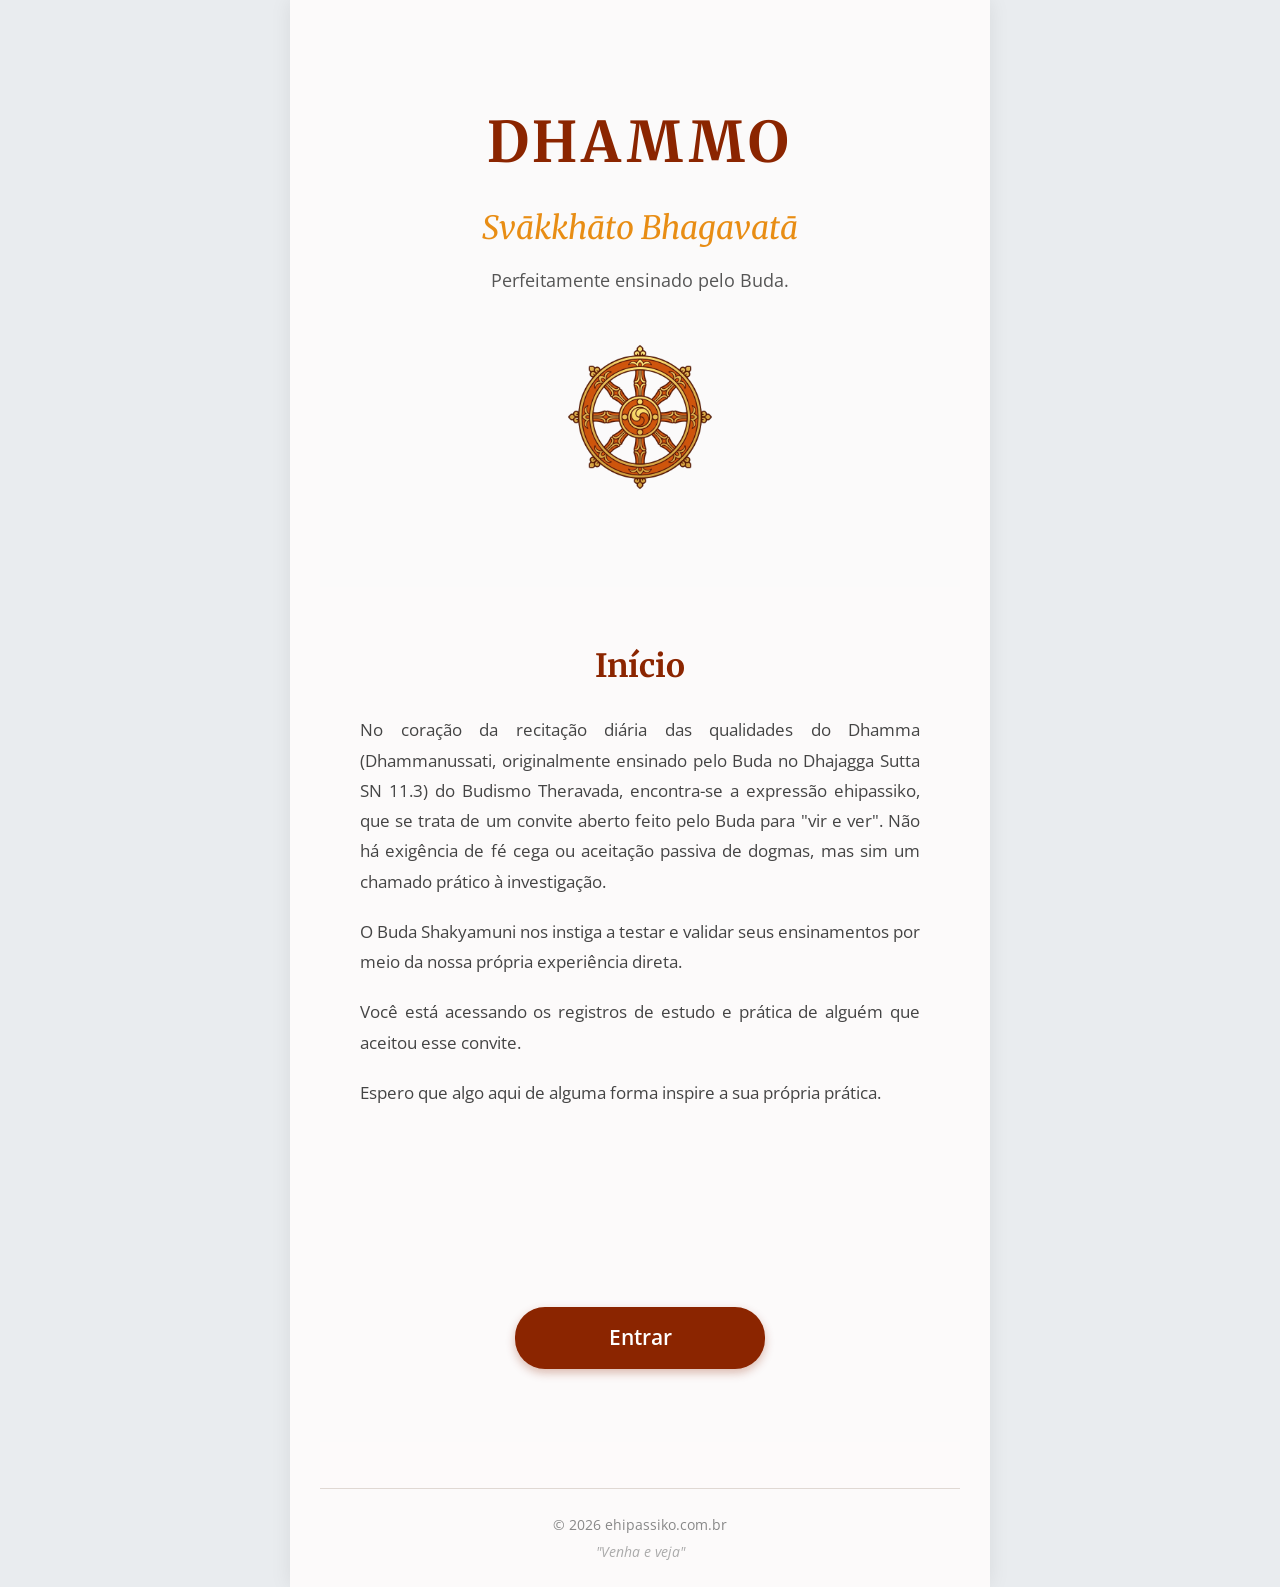
==== commit da545496: "altera para página pessoal, altera bgs, insere descr pessoal, atualiza artigo provisorio, corrige bu" ====
--- a/index.html
+++ b/index.html
@@ -25,18 +25,14 @@
 
     <!-- SEÇÃO 2 -->
     <section class="text-section">
-        <h2>Um local propício para a sua prática</h2>
+        <h2>Início</h2>
 
-        <p>As redes sociais tradicionais foram arquitetadas para lucrar com a distração. O <em>scroll</em> infinito, as propagandas e a constante enxurrada de estímulos e notícias sensacionalistas operam constatemente para capturar sua atenção, alimentando as três raízes prejudiciais da mente: o apego (<em>lobha</em>), a aversão (<em>dosa</em>) e a ilusão (<em>moha</em>), desregulando o seu ciclo dopaminérgico cerebral, saturando os receptores e alterando a forma como você sente motivação e satisfação, te habituando a buscar cada vez mais prazeres sensuais e dopamina rápida. É um ciclo que se retroalimenta. </p>
 
-        <p>Surge, então, a necessidade de um espaço para conectar praticantes do Dhamma e que não explore suas fraquezas, mas atue como um suporte para sua prática. O Ehipassiko.com.br nasceu para isso.</p>
-        <p>Um ambiente sem algoritmos viciantes, sem propagandas e sem contadores de likes para estimular vaidade. Apenas um espaço limpo para registrar e compartilhar suas leituras e estudos do sutta pitaka, reflexões e insights da sua prática e para fomentar o <em>saṃvega</em> — o senso de urgência espiritual que nos impulsiona em direção à libertação do ciclo de sofrimento chamado Samsara.</p>
-        
-        <p><strong>Ehipassiko</strong> é uma das 6 qualidades do dhamma descritas pelo Buda no Dhammānussati. É um convite ativo para investigarmos a verdade através da nossa própria prática direta, sem dogmas ou fé cega. </p>
-            
-        <p>O site é focado no budismo Theravada (tradição budista mais antiga que ainda existe) e no Canône Pali.</p>
-        
-        <p>Neste momento, o site ainda está em fase de testes e o cadastro está liberado apenas para alguns usuários.</p>
+        <p>No coração da recitação diária das qualidades do Dhamma (Dhammanussati, originalmente ensinado pelo Buda no Dhajagga Sutta SN 11.3) do Budismo Theravada, encontra-se a expressão ehipassiko, que se trata de um convite aberto feito pelo Buda para "vir e ver". Não há exigência de fé cega ou aceitação passiva de dogmas, mas sim um chamado prático à investigação.</p>
+        <p>O Buda Shakyamuni nos instiga a testar e validar seus ensinamentos por meio da nossa própria experiência direta.</p>
+
+        <p>Você está acessando os registros de estudo e prática de alguém que aceitou esse convite.</p>
+        <p>Espero que algo aqui de alguma forma inspire a sua própria prática.</p>
 
     </section>
 
@@ -45,8 +41,8 @@
    
     <section id="cta-section">
 
-        <a href="https://discord.gg/ehipassiko-beta" target="_blank" class="btn-inscrever">
-            Inscreva-se para o beta
+        <a href="./perfil.html#julioprado/" target="_blank" class="btn-entrar">
+            Entrar
         </a>
     </section>
 
--- a/style.css
+++ b/style.css
@@ -42,7 +42,7 @@
 Seções com Parallax
 ========================================== */
 .parallax-section {
-    background-image: url('https://res.cloudinary.com/nuxmz7hv/image/upload/v1788477172/55326493.png');
+    background-image: url('https://res.cloudinary.com/nuxmz7hv/image/upload/v1788477175/IMG_20260621_112552401.jpg');
     position: relative;
     background-attachment: fixed;
     background-position: center;
@@ -159,7 +159,7 @@
 Seção 3 - Call to Action (CTA)
 ========================================== */
 #cta-section {
-    background-image: url('https://res.cloudinary.com/nuxmz7hv/image/upload/v1788477172/55326493.png');
+    background-image: url('https://res.cloudinary.com/nuxmz7hv/image/upload/v1788477241/IMG_20260621_093217408.jpg');
     position: relative;
     background-attachment: fixed;
     background-position: center;
@@ -184,7 +184,7 @@
     z-index: -1;
 }
 
-.btn-inscrever {
+.btn-entrar {
     background-color: var(--dhamma-primary);
     color: white;
     font-size: 1.3rem;
@@ -201,7 +201,7 @@
     text-decoration: none; /* Como agora é um link */
 }
 
-.btn-inscrever:hover {
+.btn-entrar:hover {
     background-color: #721d00;
     transform: translateY(-2px);
     box-shadow: 0 6px 15px rgba(139, 37, 0, 0.4);
@@ -418,8 +418,9 @@
 }
 .article-view .article-body {
     font-family: 'Merriweather', serif;
+
     font-size: 1.05rem;
-    line-height: 1.8;
+    line-height: 1.7;
     color: #333;
 }
 .back-btn {
